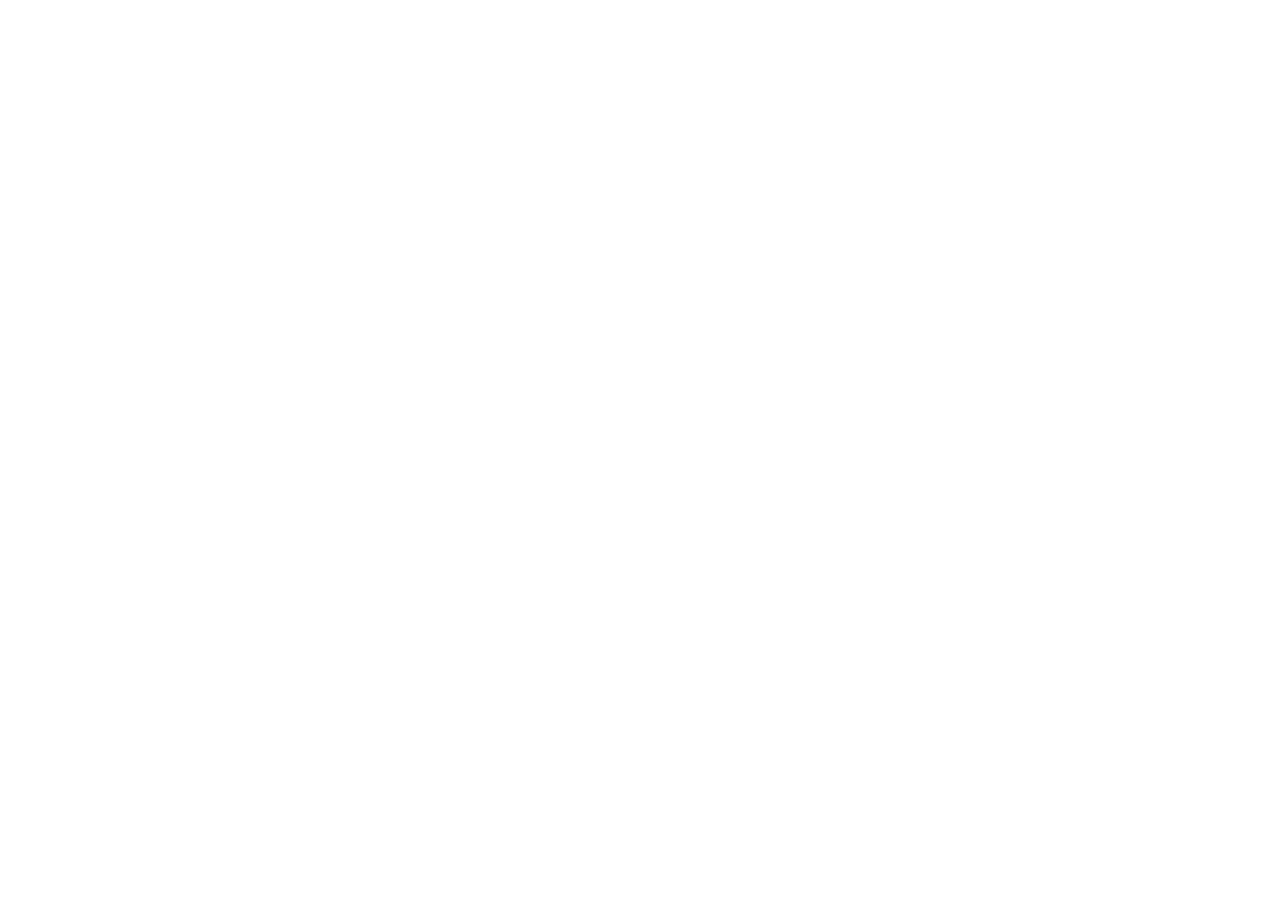
==== index.html @ c22169f4 "init project" ====
<!DOCTYPE html>
<html lang="en">

<head>
    <meta charset="UTF-8">
    <meta name="viewport" content="width=device-width, initial-scale=1.0">
    <title>大事件项目</title>
</head>

<body>

</body>

</html>
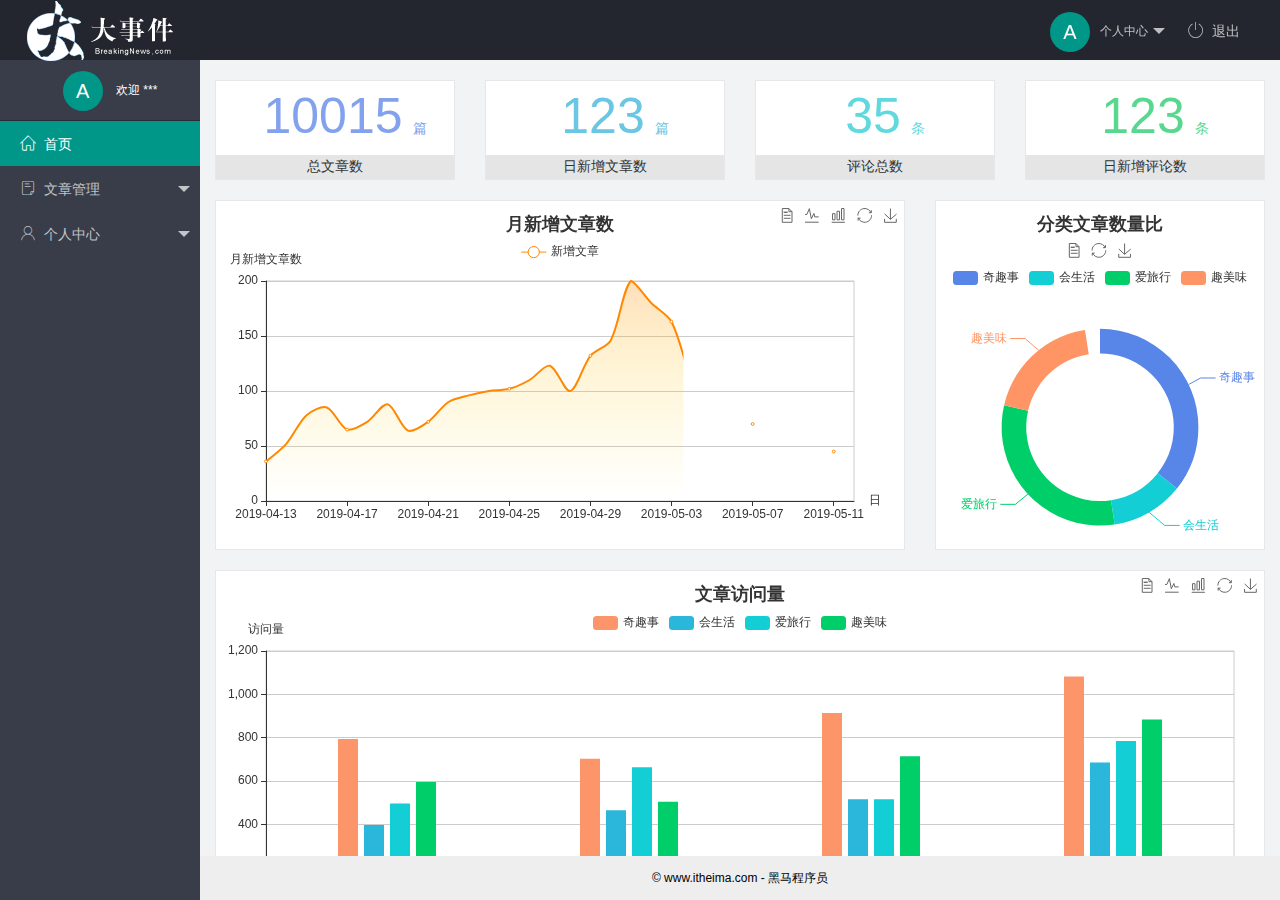
==== commit 667bcc38: "完成了主页功能开发" ====
--- a/index.html
+++ b/index.html
@@ -5,9 +5,83 @@
     <meta charset="UTF-8">
     <meta name="viewport" content="width=device-width, initial-scale=1.0">
     <title>大事件项目</title>
+    <link rel="stylesheet" href="./assets/lib/layui/css/layui.css">
+    <!-- 第三方阿里图标引用 -->
+    <link rel="stylesheet" href="./assets/fonts/iconfont.css">
+    <link rel="stylesheet" href="./assets/css/index.css">
 </head>
 
-<body>
+<body class="layui-layout-body">
+    <!-- 文件都准备好后，保存到本地仓库：git init->git add . ->git commit -m "init project" ->创建一个HTTP的Github，关联和上传->创建并切换到新分支git checkout -b login ->安装live server插件，将file协议读取为http协议，点右下角Port可关掉open in Live Server的使用 -->
+
+    <div class="layui-layout layui-layout-admin">
+        <div class="layui-header">
+            <div class="layui-logo"><img src="./assets/images/logo.png" alt=""></div>
+            <!-- 头部区域（可配合layui已有的水平导航） -->
+            <ul class="layui-nav layui-layout-right">
+                <li class="layui-nav-item">
+                    <a href="javascript:;" class="userinfo">
+                        <!-- <img src="http://t.cn/RCzsdCq" class="layui-nav-img"> -->
+                        <span class="text-avatar">A</span>个人中心
+                    </a>
+                    <dl class="layui-nav-child">
+                        <dd><a href="">基本资料</a></dd>
+                        <dd><a href="">更换头像</a></dd>
+                        <dd><a href="">重置密码</a></dd>
+                    </dl>
+                </li>
+                <li class="layui-nav-item"><a href="javascript:;" id="btnLogout"><span class="iconfont icon-tuichu"></span>退出</a></li>
+            </ul>
+        </div>
+
+        <div class="layui-side layui-bg-black">
+            <div class="layui-side-scroll">
+                <div class="userinfo">
+                    <!-- <img src="http://t.cn/RCzsdCq" class="layui-nav-img"> -->
+                    <span class="text-avatar">A</span>
+                    <span id="welcome">欢迎 ***</span>
+                </div>
+                <!-- 左侧导航区域（可配合layui已有的垂直导航），要求点开子菜单时，其他兄弟节点收缩 lay-shrink="all" -->
+                <ul class="layui-nav layui-nav-tree" lay-shrink="all">
+                    <li class="layui-nav-item layui-this">
+                        <!-- layui-this默认刷新首页显示 href是跳转的页面，target是页面显示的完整 -->
+                        <a href="./home/dashboard.html" target="fm"><span class="iconfont icon-home"></span>首页</a></li>
+                    <!-- 去除默认显示下拉元素只需删除li的layui-nav-itemed属性 -->
+                    <li class="layui-nav-item">
+                        <a class="" href="javascript:;"><span class="iconfont icon-16"></span>文章管理</a>
+                        <dl class="layui-nav-child">
+                            <dd><a href="javascript:;"><i class="layui-icon layui-icon-app"></i>文章类别</a></dd>
+                            <dd><a href="javascript:;"><i class="layui-icon layui-icon-app"></i>文章列表</a></dd>
+                            <dd><a href="javascript:;"><i class="layui-icon layui-icon-app"></i>发表文章</a></dd>
+                        </dl>
+                    </li>
+                    <li class="layui-nav-item">
+                        <a href="javascript:;"><span class="iconfont icon-user"></span>个人中心</a>
+                        <dl class="layui-nav-child">
+                            <dd><a href="javascript:;"><i class="layui-icon layui-icon-app"></i>基本资料</a></dd>
+                            <dd><a href="javascript:;"><i class="layui-icon layui-icon-app"></i>更换头像</a></dd>
+                            <dd><a href="javascript:;"><i class="layui-icon layui-icon-app"></i>重置密码</a></dd>
+                        </dl>
+                    </li>
+                </ul>
+            </div>
+        </div>
+
+        <div class="layui-body">
+            <!-- 内容主体区域 fm是内容模块名字，src是默认显示结构，可点击导航换。 -->
+            <iframe name="fm" src="./home/dashboard.html" frameborder="0"></iframe>
+        </div>
+
+        <div class="layui-footer">
+            <!-- 底部固定区域 -->
+            © www.itheima.com - 黑马程序员
+        </div>
+    </div>
+    <!-- 下拉菜单要js才能实现 -->
+    <script src="./assets/lib/layui/layui.all.js"></script>
+    <script src="./assets/lib/jquery.js"></script>
+    <script src="./assets/js/baseAPI.js"></script>
+    <script src="./assets/js/index.js"></script>
 
 </body>
 
--- a/assets/lib/layui/css/layui.css
+++ b/assets/lib/layui/css/layui.css
@@ -0,0 +1,2 @@
+/** layui-v2.5.5 MIT License By https://www.layui.com */
+ .layui-inline,img{display:inline-block;vertical-align:middle}h1,h2,h3,h4,h5,h6{font-weight:400}.layui-edge,.layui-header,.layui-inline,.layui-main{position:relative}.layui-body,.layui-edge,.layui-elip{overflow:hidden}.layui-btn,.layui-edge,.layui-inline,img{vertical-align:middle}.layui-btn,.layui-disabled,.layui-icon,.layui-unselect{-moz-user-select:none;-webkit-user-select:none;-ms-user-select:none}.layui-elip,.layui-form-checkbox span,.layui-form-pane .layui-form-label{text-overflow:ellipsis;white-space:nowrap}.layui-breadcrumb,.layui-tree-btnGroup{visibility:hidden}blockquote,body,button,dd,div,dl,dt,form,h1,h2,h3,h4,h5,h6,input,li,ol,p,pre,td,textarea,th,ul{margin:0;padding:0;-webkit-tap-highlight-color:rgba(0,0,0,0)}a:active,a:hover{outline:0}img{border:none}li{list-style:none}table{border-collapse:collapse;border-spacing:0}h4,h5,h6{font-size:100%}button,input,optgroup,option,select,textarea{font-family:inherit;font-size:inherit;font-style:inherit;font-weight:inherit;outline:0}pre{white-space:pre-wrap;white-space:-moz-pre-wrap;white-space:-pre-wrap;white-space:-o-pre-wrap;word-wrap:break-word}body{line-height:24px;font:14px Helvetica Neue,Helvetica,PingFang SC,Tahoma,Arial,sans-serif}hr{height:1px;margin:10px 0;border:0;clear:both}a{color:#333;text-decoration:none}a:hover{color:#777}a cite{font-style:normal;*cursor:pointer}.layui-border-box,.layui-border-box *{box-sizing:border-box}.layui-box,.layui-box *{box-sizing:content-box}.layui-clear{clear:both;*zoom:1}.layui-clear:after{content:'\20';clear:both;*zoom:1;display:block;height:0}.layui-inline{*display:inline;*zoom:1}.layui-edge{display:inline-block;width:0;height:0;border-width:6px;border-style:dashed;border-color:transparent}.layui-edge-top{top:-4px;border-bottom-color:#999;border-bottom-style:solid}.layui-edge-right{border-left-color:#999;border-left-style:solid}.layui-edge-bottom{top:2px;border-top-color:#999;border-top-style:solid}.layui-edge-left{border-right-color:#999;border-right-style:solid}.layui-disabled,.layui-disabled:hover{color:#d2d2d2!important;cursor:not-allowed!important}.layui-circle{border-radius:100%}.layui-show{display:block!important}.layui-hide{display:none!important}@font-face{font-family:layui-icon;src:url(../font/iconfont.eot?v=250);src:url(../font/iconfont.eot?v=250#iefix) format('embedded-opentype'),url(../font/iconfont.woff2?v=250) format('woff2'),url(../font/iconfont.woff?v=250) format('woff'),url(../font/iconfont.ttf?v=250) format('truetype'),url(../font/iconfont.svg?v=250#layui-icon) format('svg')}.layui-icon{font-family:layui-icon!important;font-size:16px;font-style:normal;-webkit-font-smoothing:antialiased;-moz-osx-font-smoothing:grayscale}.layui-icon-reply-fill:before{content:"\e611"}.layui-icon-set-fill:before{content:"\e614"}.layui-icon-menu-fill:before{content:"\e60f"}.layui-icon-search:before{content:"\e615"}.layui-icon-share:before{content:"\e641"}.layui-icon-set-sm:before{content:"\e620"}.layui-icon-engine:before{content:"\e628"}.layui-icon-close:before{content:"\1006"}.layui-icon-close-fill:before{content:"\1007"}.layui-icon-chart-screen:before{content:"\e629"}.layui-icon-star:before{content:"\e600"}.layui-icon-circle-dot:before{content:"\e617"}.layui-icon-chat:before{content:"\e606"}.layui-icon-release:before{content:"\e609"}.layui-icon-list:before{content:"\e60a"}.layui-icon-chart:before{content:"\e62c"}.layui-icon-ok-circle:before{content:"\1005"}.layui-icon-layim-theme:before{content:"\e61b"}.layui-icon-table:before{content:"\e62d"}.layui-icon-right:before{content:"\e602"}.layui-icon-left:before{content:"\e603"}.layui-icon-cart-simple:before{content:"\e698"}.layui-icon-face-cry:before{content:"\e69c"}.layui-icon-face-smile:before{content:"\e6af"}.layui-icon-survey:before{content:"\e6b2"}.layui-icon-tree:before{content:"\e62e"}.layui-icon-upload-circle:before{content:"\e62f"}.layui-icon-add-circle:before{content:"\e61f"}.layui-icon-download-circle:before{content:"\e601"}.layui-icon-templeate-1:before{content:"\e630"}.layui-icon-util:before{content:"\e631"}.layui-icon-face-surprised:before{content:"\e664"}.layui-icon-edit:before{content:"\e642"}.layui-icon-speaker:before{content:"\e645"}.layui-icon-down:before{content:"\e61a"}.layui-icon-file:before{content:"\e621"}.layui-icon-layouts:before{content:"\e632"}.layui-icon-rate-half:before{content:"\e6c9"}.layui-icon-add-circle-fine:before{content:"\e608"}.layui-icon-prev-circle:before{content:"\e633"}.layui-icon-read:before{content:"\e705"}.layui-icon-404:before{content:"\e61c"}.layui-icon-carousel:before{content:"\e634"}.layui-icon-help:before{content:"\e607"}.layui-icon-code-circle:before{content:"\e635"}.layui-icon-water:before{content:"\e636"}.layui-icon-username:before{content:"\e66f"}.layui-icon-find-fill:before{content:"\e670"}.layui-icon-about:before{content:"\e60b"}.layui-icon-location:before{content:"\e715"}.layui-icon-up:before{content:"\e619"}.layui-icon-pause:before{content:"\e651"}.layui-icon-date:before{content:"\e637"}.layui-icon-layim-uploadfile:before{content:"\e61d"}.layui-icon-delete:before{content:"\e640"}.layui-icon-play:before{content:"\e652"}.layui-icon-top:before{content:"\e604"}.layui-icon-friends:before{content:"\e612"}.layui-icon-refresh-3:before{content:"\e9aa"}.layui-icon-ok:before{content:"\e605"}.layui-icon-layer:before{content:"\e638"}.layui-icon-face-smile-fine:before{content:"\e60c"}.layui-icon-dollar:before{content:"\e659"}.layui-icon-group:before{content:"\e613"}.layui-icon-layim-download:before{content:"\e61e"}.layui-icon-picture-fine:before{content:"\e60d"}.layui-icon-link:before{content:"\e64c"}.layui-icon-diamond:before{content:"\e735"}.layui-icon-log:before{content:"\e60e"}.layui-icon-rate-solid:before{content:"\e67a"}.layui-icon-fonts-del:before{content:"\e64f"}.layui-icon-unlink:before{content:"\e64d"}.layui-icon-fonts-clear:before{content:"\e639"}.layui-icon-triangle-r:before{content:"\e623"}.layui-icon-circle:before{content:"\e63f"}.layui-icon-radio:before{content:"\e643"}.layui-icon-align-center:before{content:"\e647"}.layui-icon-align-right:before{content:"\e648"}.layui-icon-align-left:before{content:"\e649"}.layui-icon-loading-1:before{content:"\e63e"}.layui-icon-return:before{content:"\e65c"}.layui-icon-fonts-strong:before{content:"\e62b"}.layui-icon-upload:before{content:"\e67c"}.layui-icon-dialogue:before{content:"\e63a"}.layui-icon-video:before{content:"\e6ed"}.layui-icon-headset:before{content:"\e6fc"}.layui-icon-cellphone-fine:before{content:"\e63b"}.layui-icon-add-1:before{content:"\e654"}.layui-icon-face-smile-b:before{content:"\e650"}.layui-icon-fonts-html:before{content:"\e64b"}.layui-icon-form:before{content:"\e63c"}.layui-icon-cart:before{content:"\e657"}.layui-icon-camera-fill:before{content:"\e65d"}.layui-icon-tabs:before{content:"\e62a"}.layui-icon-fonts-code:before{content:"\e64e"}.layui-icon-fire:before{content:"\e756"}.layui-icon-set:before{content:"\e716"}.layui-icon-fonts-u:before{content:"\e646"}.layui-icon-triangle-d:before{content:"\e625"}.layui-icon-tips:before{content:"\e702"}.layui-icon-picture:before{content:"\e64a"}.layui-icon-more-vertical:before{content:"\e671"}.layui-icon-flag:before{content:"\e66c"}.layui-icon-loading:before{content:"\e63d"}.layui-icon-fonts-i:before{content:"\e644"}.layui-icon-refresh-1:before{content:"\e666"}.layui-icon-rmb:before{content:"\e65e"}.layui-icon-home:before{content:"\e68e"}.layui-icon-user:before{content:"\e770"}.layui-icon-notice:before{content:"\e667"}.layui-icon-login-weibo:before{content:"\e675"}.layui-icon-voice:before{content:"\e688"}.layui-icon-upload-drag:before{content:"\e681"}.layui-icon-login-qq:before{content:"\e676"}.layui-icon-snowflake:before{content:"\e6b1"}.layui-icon-file-b:before{content:"\e655"}.layui-icon-template:before{content:"\e663"}.layui-icon-auz:before{content:"\e672"}.layui-icon-console:before{content:"\e665"}.layui-icon-app:before{content:"\e653"}.layui-icon-prev:before{content:"\e65a"}.layui-icon-website:before{content:"\e7ae"}.layui-icon-next:before{content:"\e65b"}.layui-icon-component:before{content:"\e857"}.layui-icon-more:before{content:"\e65f"}.layui-icon-login-wechat:before{content:"\e677"}.layui-icon-shrink-right:before{content:"\e668"}.layui-icon-spread-left:before{content:"\e66b"}.layui-icon-camera:before{content:"\e660"}.layui-icon-note:before{content:"\e66e"}.layui-icon-refresh:before{content:"\e669"}.layui-icon-female:before{content:"\e661"}.layui-icon-male:before{content:"\e662"}.layui-icon-password:before{content:"\e673"}.layui-icon-senior:before{content:"\e674"}.layui-icon-theme:before{content:"\e66a"}.layui-icon-tread:before{content:"\e6c5"}.layui-icon-praise:before{content:"\e6c6"}.layui-icon-star-fill:before{content:"\e658"}.layui-icon-rate:before{content:"\e67b"}.layui-icon-template-1:before{content:"\e656"}.layui-icon-vercode:before{content:"\e679"}.layui-icon-cellphone:before{content:"\e678"}.layui-icon-screen-full:before{content:"\e622"}.layui-icon-screen-restore:before{content:"\e758"}.layui-icon-cols:before{content:"\e610"}.layui-icon-export:before{content:"\e67d"}.layui-icon-print:before{content:"\e66d"}.layui-icon-slider:before{content:"\e714"}.layui-icon-addition:before{content:"\e624"}.layui-icon-subtraction:before{content:"\e67e"}.layui-icon-service:before{content:"\e626"}.layui-icon-transfer:before{content:"\e691"}.layui-main{width:1140px;margin:0 auto}.layui-header{z-index:1000;height:60px}.layui-header a:hover{transition:all .5s;-webkit-transition:all .5s}.layui-side{position:fixed;left:0;top:0;bottom:0;z-index:999;width:200px;overflow-x:hidden}.layui-side-scroll{position:relative;width:220px;height:100%;overflow-x:hidden}.layui-body{position:absolute;left:200px;right:0;top:0;bottom:0;z-index:998;width:auto;overflow-y:auto;box-sizing:border-box}.layui-layout-body{overflow:hidden}.layui-layout-admin .layui-header{background-color:#23262E}.layui-layout-admin .layui-side{top:60px;width:200px;overflow-x:hidden}.layui-layout-admin .layui-body{position:fixed;top:60px;bottom:44px}.layui-layout-admin .layui-main{width:auto;margin:0 15px}.layui-layout-admin .layui-footer{position:fixed;left:200px;right:0;bottom:0;height:44px;line-height:44px;padding:0 15px;background-color:#eee}.layui-layout-admin .layui-logo{position:absolute;left:0;top:0;width:200px;height:100%;line-height:60px;text-align:center;color:#009688;font-size:16px}.layui-layout-admin .layui-header .layui-nav{background:0 0}.layui-layout-left{position:absolute!important;left:200px;top:0}.layui-layout-right{position:absolute!important;right:0;top:0}.layui-container{position:relative;margin:0 auto;padding:0 15px;box-sizing:border-box}.layui-fluid{position:relative;margin:0 auto;padding:0 15px}.layui-row:after,.layui-row:before{content:'';display:block;clear:both}.layui-col-lg1,.layui-col-lg10,.layui-col-lg11,.layui-col-lg12,.layui-col-lg2,.layui-col-lg3,.layui-col-lg4,.layui-col-lg5,.layui-col-lg6,.layui-col-lg7,.layui-col-lg8,.layui-col-lg9,.layui-col-md1,.layui-col-md10,.layui-col-md11,.layui-col-md12,.layui-col-md2,.layui-col-md3,.layui-col-md4,.layui-col-md5,.layui-col-md6,.layui-col-md7,.layui-col-md8,.layui-col-md9,.layui-col-sm1,.layui-col-sm10,.layui-col-sm11,.layui-col-sm12,.layui-col-sm2,.layui-col-sm3,.layui-col-sm4,.layui-col-sm5,.layui-col-sm6,.layui-col-sm7,.layui-col-sm8,.layui-col-sm9,.layui-col-xs1,.layui-col-xs10,.layui-col-xs11,.layui-col-xs12,.layui-col-xs2,.layui-col-xs3,.layui-col-xs4,.layui-col-xs5,.layui-col-xs6,.layui-col-xs7,.layui-col-xs8,.layui-col-xs9{position:relative;display:block;box-sizing:border-box}.layui-col-xs1,.layui-col-xs10,.layui-col-xs11,.layui-col-xs12,.layui-col-xs2,.layui-col-xs3,.layui-col-xs4,.layui-col-xs5,.layui-col-xs6,.layui-col-xs7,.layui-col-xs8,.layui-col-xs9{float:left}.layui-col-xs1{width:8.33333333%}.layui-col-xs2{width:16.66666667%}.layui-col-xs3{width:25%}.layui-col-xs4{width:33.33333333%}.layui-col-xs5{width:41.66666667%}.layui-col-xs6{width:50%}.layui-col-xs7{width:58.33333333%}.layui-col-xs8{width:66.66666667%}.layui-col-xs9{width:75%}.layui-col-xs10{width:83.33333333%}.layui-col-xs11{width:91.66666667%}.layui-col-xs12{width:100%}.layui-col-xs-offset1{margin-left:8.33333333%}.layui-col-xs-offset2{margin-left:16.66666667%}.layui-col-xs-offset3{margin-left:25%}.layui-col-xs-offset4{margin-left:33.33333333%}.layui-col-xs-offset5{margin-left:41.66666667%}.layui-col-xs-offset6{margin-left:50%}.layui-col-xs-offset7{margin-left:58.33333333%}.layui-col-xs-offset8{margin-left:66.66666667%}.layui-col-xs-offset9{margin-left:75%}.layui-col-xs-offset10{margin-left:83.33333333%}.layui-col-xs-offset11{margin-left:91.66666667%}.layui-col-xs-offset12{margin-left:100%}@media screen and (max-width:768px){.layui-hide-xs{display:none!important}.layui-show-xs-block{display:block!important}.layui-show-xs-inline{display:inline!important}.layui-show-xs-inline-block{display:inline-block!important}}@media screen and (min-width:768px){.layui-container{width:750px}.layui-hide-sm{display:none!important}.layui-show-sm-block{display:block!important}.layui-show-sm-inline{display:inline!important}.layui-show-sm-inline-block{display:inline-block!important}.layui-col-sm1,.layui-col-sm10,.layui-col-sm11,.layui-col-sm12,.layui-col-sm2,.layui-col-sm3,.layui-col-sm4,.layui-col-sm5,.layui-col-sm6,.layui-col-sm7,.layui-col-sm8,.layui-col-sm9{float:left}.layui-col-sm1{width:8.33333333%}.layui-col-sm2{width:16.66666667%}.layui-col-sm3{width:25%}.layui-col-sm4{width:33.33333333%}.layui-col-sm5{width:41.66666667%}.layui-col-sm6{width:50%}.layui-col-sm7{width:58.33333333%}.layui-col-sm8{width:66.66666667%}.layui-col-sm9{width:75%}.layui-col-sm10{width:83.33333333%}.layui-col-sm11{width:91.66666667%}.layui-col-sm12{width:100%}.layui-col-sm-offset1{margin-left:8.33333333%}.layui-col-sm-offset2{margin-left:16.66666667%}.layui-col-sm-offset3{margin-left:25%}.layui-col-sm-offset4{margin-left:33.33333333%}.layui-col-sm-offset5{margin-left:41.66666667%}.layui-col-sm-offset6{margin-left:50%}.layui-col-sm-offset7{margin-left:58.33333333%}.layui-col-sm-offset8{margin-left:66.66666667%}.layui-col-sm-offset9{margin-left:75%}.layui-col-sm-offset10{margin-left:83.33333333%}.layui-col-sm-offset11{margin-left:91.66666667%}.layui-col-sm-offset12{margin-left:100%}}@media screen and (min-width:992px){.layui-container{width:970px}.layui-hide-md{display:none!important}.layui-show-md-block{display:block!important}.layui-show-md-inline{display:inline!important}.layui-show-md-inline-block{display:inline-block!important}.layui-col-md1,.layui-col-md10,.layui-col-md11,.layui-col-md12,.layui-col-md2,.layui-col-md3,.layui-col-md4,.layui-col-md5,.layui-col-md6,.layui-col-md7,.layui-col-md8,.layui-col-md9{float:left}.layui-col-md1{width:8.33333333%}.layui-col-md2{width:16.66666667%}.layui-col-md3{width:25%}.layui-col-md4{width:33.33333333%}.layui-col-md5{width:41.66666667%}.layui-col-md6{width:50%}.layui-col-md7{width:58.33333333%}.layui-col-md8{width:66.66666667%}.layui-col-md9{width:75%}.layui-col-md10{width:83.33333333%}.layui-col-md11{width:91.66666667%}.layui-col-md12{width:100%}.layui-col-md-offset1{margin-left:8.33333333%}.layui-col-md-offset2{margin-left:16.66666667%}.layui-col-md-offset3{margin-left:25%}.layui-col-md-offset4{margin-left:33.33333333%}.layui-col-md-offset5{margin-left:41.66666667%}.layui-col-md-offset6{margin-left:50%}.layui-col-md-offset7{margin-left:58.33333333%}.layui-col-md-offset8{margin-left:66.66666667%}.layui-col-md-offset9{margin-left:75%}.layui-col-md-offset10{margin-left:83.33333333%}.layui-col-md-offset11{margin-left:91.66666667%}.layui-col-md-offset12{margin-left:100%}}@media screen and (min-width:1200px){.layui-container{width:1170px}.layui-hide-lg{display:none!important}.layui-show-lg-block{display:block!important}.layui-show-lg-inline{display:inline!important}.layui-show-lg-inline-block{display:inline-block!important}.layui-col-lg1,.layui-col-lg10,.layui-col-lg11,.layui-col-lg12,.layui-col-lg2,.layui-col-lg3,.layui-col-lg4,.layui-col-lg5,.layui-col-lg6,.layui-col-lg7,.layui-col-lg8,.layui-col-lg9{float:left}.layui-col-lg1{width:8.33333333%}.layui-col-lg2{width:16.66666667%}.layui-col-lg3{width:25%}.layui-col-lg4{width:33.33333333%}.layui-col-lg5{width:41.66666667%}.layui-col-lg6{width:50%}.layui-col-lg7{width:58.33333333%}.layui-col-lg8{width:66.66666667%}.layui-col-lg9{width:75%}.layui-col-lg10{width:83.33333333%}.layui-col-lg11{width:91.66666667%}.layui-col-lg12{width:100%}.layui-col-lg-offset1{margin-left:8.33333333%}.layui-col-lg-offset2{margin-left:16.66666667%}.layui-col-lg-offset3{margin-left:25%}.layui-col-lg-offset4{margin-left:33.33333333%}.layui-col-lg-offset5{margin-left:41.66666667%}.layui-col-lg-offset6{margin-left:50%}.layui-col-lg-offset7{margin-left:58.33333333%}.layui-col-lg-offset8{margin-left:66.66666667%}.layui-col-lg-offset9{margin-left:75%}.layui-col-lg-offset10{margin-left:83.33333333%}.layui-col-lg-offset11{margin-left:91.66666667%}.layui-col-lg-offset12{margin-left:100%}}.layui-col-space1{margin:-.5px}.layui-col-space1>*{padding:.5px}.layui-col-space3{margin:-1.5px}.layui-col-space3>*{padding:1.5px}.layui-col-space5{margin:-2.5px}.layui-col-space5>*{padding:2.5px}.layui-col-space8{margin:-3.5px}.layui-col-space8>*{padding:3.5px}.layui-col-space10{margin:-5px}.layui-col-space10>*{padding:5px}.layui-col-space12{margin:-6px}.layui-col-space12>*{padding:6px}.layui-col-space15{margin:-7.5px}.layui-col-space15>*{padding:7.5px}.layui-col-space18{margin:-9px}.layui-col-space18>*{padding:9px}.layui-col-space20{margin:-10px}.layui-col-space20>*{padding:10px}.layui-col-space22{margin:-11px}.layui-col-space22>*{padding:11px}.layui-col-space25{margin:-12.5px}.layui-col-space25>*{padding:12.5px}.layui-col-space30{margin:-15px}.layui-col-space30>*{padding:15px}.layui-btn,.layui-input,.layui-select,.layui-textarea,.layui-upload-button{outline:0;-webkit-appearance:none;transition:all .3s;-webkit-transition:all .3s;box-sizing:border-box}.layui-elem-quote{margin-bottom:10px;padding:15px;line-height:22px;border-left:5px solid #009688;border-radius:0 2px 2px 0;background-color:#f2f2f2}.layui-quote-nm{border-style:solid;border-width:1px 1px 1px 5px;background:0 0}.layui-elem-field{margin-bottom:10px;padding:0;border-width:1px;border-style:solid}.layui-elem-field legend{margin-left:20px;padding:0 10px;font-size:20px;font-weight:300}.layui-field-title{margin:10px 0 20px;border-width:1px 0 0}.layui-field-box{padding:10px 15px}.layui-field-title .layui-field-box{padding:10px 0}.layui-progress{position:relative;height:6px;border-radius:20px;background-color:#e2e2e2}.layui-progress-bar{position:absolute;left:0;top:0;width:0;max-width:100%;height:6px;border-radius:20px;text-align:right;background-color:#5FB878;transition:all .3s;-webkit-transition:all .3s}.layui-progress-big,.layui-progress-big .layui-progress-bar{height:18px;line-height:18px}.layui-progress-text{position:relative;top:-20px;line-height:18px;font-size:12px;color:#666}.layui-progress-big .layui-progress-text{position:static;padding:0 10px;color:#fff}.layui-collapse{border-width:1px;border-style:solid;border-radius:2px}.layui-colla-content,.layui-colla-item{border-top-width:1px;border-top-style:solid}.layui-colla-item:first-child{border-top:none}.layui-colla-title{position:relative;height:42px;line-height:42px;padding:0 15px 0 35px;color:#333;background-color:#f2f2f2;cursor:pointer;font-size:14px;overflow:hidden}.layui-colla-content{display:none;padding:10px 15px;line-height:22px;color:#666}.layui-colla-icon{position:absolute;left:15px;top:0;font-size:14px}.layui-card{margin-bottom:15px;border-radius:2px;background-color:#fff;box-shadow:0 1px 2px 0 rgba(0,0,0,.05)}.layui-card:last-child{margin-bottom:0}.layui-card-header{position:relative;height:42px;line-height:42px;padding:0 15px;border-bottom:1px solid #f6f6f6;color:#333;border-radius:2px 2px 0 0;font-size:14px}.layui-bg-black,.layui-bg-blue,.layui-bg-cyan,.layui-bg-green,.layui-bg-orange,.layui-bg-red{color:#fff!important}.layui-card-body{position:relative;padding:10px 15px;line-height:24px}.layui-card-body[pad15]{padding:15px}.layui-card-body[pad20]{padding:20px}.layui-card-body .layui-table{margin:5px 0}.layui-card .layui-tab{margin:0}.layui-panel-window{position:relative;padding:15px;border-radius:0;border-top:5px solid #E6E6E6;background-color:#fff}.layui-auxiliar-moving{position:fixed;left:0;right:0;top:0;bottom:0;width:100%;height:100%;background:0 0;z-index:9999999999}.layui-form-label,.layui-form-mid,.layui-form-select,.layui-input-block,.layui-input-inline,.layui-textarea{position:relative}.layui-bg-red{background-color:#FF5722!important}.layui-bg-orange{background-color:#FFB800!important}.layui-bg-green{background-color:#009688!important}.layui-bg-cyan{background-color:#2F4056!important}.layui-bg-blue{background-color:#1E9FFF!important}.layui-bg-black{background-color:#393D49!important}.layui-bg-gray{background-color:#eee!important;color:#666!important}.layui-badge-rim,.layui-colla-content,.layui-colla-item,.layui-collapse,.layui-elem-field,.layui-form-pane .layui-form-item[pane],.layui-form-pane .layui-form-label,.layui-input,.layui-layedit,.layui-layedit-tool,.layui-quote-nm,.layui-select,.layui-tab-bar,.layui-tab-card,.layui-tab-title,.layui-tab-title .layui-this:after,.layui-textarea{border-color:#e6e6e6}.layui-timeline-item:before,hr{background-color:#e6e6e6}.layui-text{line-height:22px;font-size:14px;color:#666}.layui-text h1,.layui-text h2,.layui-text h3{font-weight:500;color:#333}.layui-text h1{font-size:30px}.layui-text h2{font-size:24px}.layui-text h3{font-size:18px}.layui-text a:not(.layui-btn){color:#01AAED}.layui-text a:not(.layui-btn):hover{text-decoration:underline}.layui-text ul{padding:5px 0 5px 15px}.layui-text ul li{margin-top:5px;list-style-type:disc}.layui-text em,.layui-word-aux{color:#999!important;padding:0 5px!important}.layui-btn{display:inline-block;height:38px;line-height:38px;padding:0 18px;background-color:#009688;color:#fff;white-space:nowrap;text-align:center;font-size:14px;border:none;border-radius:2px;cursor:pointer}.layui-btn:hover{opacity:.8;filter:alpha(opacity=80);color:#fff}.layui-btn:active{opacity:1;filter:alpha(opacity=100)}.layui-btn+.layui-btn{margin-left:10px}.layui-btn-container{font-size:0}.layui-btn-container .layui-btn{margin-right:10px;margin-bottom:10px}.layui-btn-container .layui-btn+.layui-btn{margin-left:0}.layui-table .layui-btn-container .layui-btn{margin-bottom:9px}.layui-btn-radius{border-radius:100px}.layui-btn .layui-icon{margin-right:3px;font-size:18px;vertical-align:bottom;vertical-align:middle\9}.layui-btn-primary{border:1px solid #C9C9C9;background-color:#fff;color:#555}.layui-btn-primary:hover{border-color:#009688;color:#333}.layui-btn-normal{background-color:#1E9FFF}.layui-btn-warm{background-color:#FFB800}.layui-btn-danger{background-color:#FF5722}.layui-btn-checked{background-color:#5FB878}.layui-btn-disabled,.layui-btn-disabled:active,.layui-btn-disabled:hover{border:1px solid #e6e6e6;background-color:#FBFBFB;color:#C9C9C9;cursor:not-allowed;opacity:1}.layui-btn-lg{height:44px;line-height:44px;padding:0 25px;font-size:16px}.layui-btn-sm{height:30px;line-height:30px;padding:0 10px;font-size:12px}.layui-btn-sm i{font-size:16px!important}.layui-btn-xs{height:22px;line-height:22px;padding:0 5px;font-size:12px}.layui-btn-xs i{font-size:14px!important}.layui-btn-group{display:inline-block;vertical-align:middle;font-size:0}.layui-btn-group .layui-btn{margin-left:0!important;margin-right:0!important;border-left:1px solid rgba(255,255,255,.5);border-radius:0}.layui-btn-group .layui-btn-primary{border-left:none}.layui-btn-group .layui-btn-primary:hover{border-color:#C9C9C9;color:#009688}.layui-btn-group .layui-btn:first-child{border-left:none;border-radius:2px 0 0 2px}.layui-btn-group .layui-btn-primary:first-child{border-left:1px solid #c9c9c9}.layui-btn-group .layui-btn:last-child{border-radius:0 2px 2px 0}.layui-btn-group .layui-btn+.layui-btn{margin-left:0}.layui-btn-group+.layui-btn-group{margin-left:10px}.layui-btn-fluid{width:100%}.layui-input,.layui-select,.layui-textarea{height:38px;line-height:1.3;line-height:38px\9;border-width:1px;border-style:solid;background-color:#fff;border-radius:2px}.layui-input::-webkit-input-placeholder,.layui-select::-webkit-input-placeholder,.layui-textarea::-webkit-input-placeholder{line-height:1.3}.layui-input,.layui-textarea{display:block;width:100%;padding-left:10px}.layui-input:hover,.layui-textarea:hover{border-color:#D2D2D2!important}.layui-input:focus,.layui-textarea:focus{border-color:#C9C9C9!important}.layui-textarea{min-height:100px;height:auto;line-height:20px;padding:6px 10px;resize:vertical}.layui-select{padding:0 10px}.layui-form input[type=checkbox],.layui-form input[type=radio],.layui-form select{display:none}.layui-form [lay-ignore]{display:initial}.layui-form-item{margin-bottom:15px;clear:both;*zoom:1}.layui-form-item:after{content:'\20';clear:both;*zoom:1;display:block;height:0}.layui-form-label{float:left;display:block;padding:9px 15px;width:80px;font-weight:400;line-height:20px;text-align:right}.layui-form-label-col{display:block;float:none;padding:9px 0;line-height:20px;text-align:left}.layui-form-item .layui-inline{margin-bottom:5px;margin-right:10px}.layui-input-block{margin-left:110px;min-height:36px}.layui-input-inline{display:inline-block;vertical-align:middle}.layui-form-item .layui-input-inline{float:left;width:190px;margin-right:10px}.layui-form-text .layui-input-inline{width:auto}.layui-form-mid{float:left;display:block;padding:9px 0!important;line-height:20px;margin-right:10px}.layui-form-danger+.layui-form-select .layui-input,.layui-form-danger:focus{border-color:#FF5722!important}.layui-form-select .layui-input{padding-right:30px;cursor:pointer}.layui-form-select .layui-edge{position:absolute;right:10px;top:50%;margin-top:-3px;cursor:pointer;border-width:6px;border-top-color:#c2c2c2;border-top-style:solid;transition:all .3s;-webkit-transition:all .3s}.layui-form-select dl{display:none;position:absolute;left:0;top:42px;padding:5px 0;z-index:899;min-width:100%;border:1px solid #d2d2d2;max-height:300px;overflow-y:auto;background-color:#fff;border-radius:2px;box-shadow:0 2px 4px rgba(0,0,0,.12);box-sizing:border-box}.layui-form-select dl dd,.layui-form-select dl dt{padding:0 10px;line-height:36px;white-space:nowrap;overflow:hidden;text-overflow:ellipsis}.layui-form-select dl dt{font-size:12px;color:#999}.layui-form-select dl dd{cursor:pointer}.layui-form-select dl dd:hover{background-color:#f2f2f2;-webkit-transition:.5s all;transition:.5s all}.layui-form-select .layui-select-group dd{padding-left:20px}.layui-form-select dl dd.layui-select-tips{padding-left:10px!important;color:#999}.layui-form-select dl dd.layui-this{background-color:#5FB878;color:#fff}.layui-form-checkbox,.layui-form-select dl dd.layui-disabled{background-color:#fff}.layui-form-selected dl{display:block}.layui-form-checkbox,.layui-form-checkbox *,.layui-form-switch{display:inline-block;vertical-align:middle}.layui-form-selected .layui-edge{margin-top:-9px;-webkit-transform:rotate(180deg);transform:rotate(180deg);margin-top:-3px\9}:root .layui-form-selected .layui-edge{margin-top:-9px\0/IE9}.layui-form-selectup dl{top:auto;bottom:42px}.layui-select-none{margin:5px 0;text-align:center;color:#999}.layui-select-disabled .layui-disabled{border-color:#eee!important}.layui-select-disabled .layui-edge{border-top-color:#d2d2d2}.layui-form-checkbox{position:relative;height:30px;line-height:30px;margin-right:10px;padding-right:30px;cursor:pointer;font-size:0;-webkit-transition:.1s linear;transition:.1s linear;box-sizing:border-box}.layui-form-checkbox span{padding:0 10px;height:100%;font-size:14px;border-radius:2px 0 0 2px;background-color:#d2d2d2;color:#fff;overflow:hidden}.layui-form-checkbox:hover span{background-color:#c2c2c2}.layui-form-checkbox i{position:absolute;right:0;top:0;width:30px;height:28px;border:1px solid #d2d2d2;border-left:none;border-radius:0 2px 2px 0;color:#fff;font-size:20px;text-align:center}.layui-form-checkbox:hover i{border-color:#c2c2c2;color:#c2c2c2}.layui-form-checked,.layui-form-checked:hover{border-color:#5FB878}.layui-form-checked span,.layui-form-checked:hover span{background-color:#5FB878}.layui-form-checked i,.layui-form-checked:hover i{color:#5FB878}.layui-form-item .layui-form-checkbox{margin-top:4px}.layui-form-checkbox[lay-skin=primary]{height:auto!important;line-height:normal!important;min-width:18px;min-height:18px;border:none!important;margin-right:0;padding-left:28px;padding-right:0;background:0 0}.layui-form-checkbox[lay-skin=primary] span{padding-left:0;padding-right:15px;line-height:18px;background:0 0;color:#666}.layui-form-checkbox[lay-skin=primary] i{right:auto;left:0;width:16px;height:16px;line-height:16px;border:1px solid #d2d2d2;font-size:12px;border-radius:2px;background-color:#fff;-webkit-transition:.1s linear;transition:.1s linear}.layui-form-checkbox[lay-skin=primary]:hover i{border-color:#5FB878;color:#fff}.layui-form-checked[lay-skin=primary] i{border-color:#5FB878!important;background-color:#5FB878;color:#fff}.layui-checkbox-disbaled[lay-skin=primary] span{background:0 0!important;color:#c2c2c2}.layui-checkbox-disbaled[lay-skin=primary]:hover i{border-color:#d2d2d2}.layui-form-item .layui-form-checkbox[lay-skin=primary]{margin-top:10px}.layui-form-switch{position:relative;height:22px;line-height:22px;min-width:35px;padding:0 5px;margin-top:8px;border:1px solid #d2d2d2;border-radius:20px;cursor:pointer;background-color:#fff;-webkit-transition:.1s linear;transition:.1s linear}.layui-form-switch i{position:absolute;left:5px;top:3px;width:16px;height:16px;border-radius:20px;background-color:#d2d2d2;-webkit-transition:.1s linear;transition:.1s linear}.layui-form-switch em{position:relative;top:0;width:25px;margin-left:21px;padding:0!important;text-align:center!important;color:#999!important;font-style:normal!important;font-size:12px}.layui-form-onswitch{border-color:#5FB878;background-color:#5FB878}.layui-checkbox-disbaled,.layui-checkbox-disbaled i{border-color:#e2e2e2!important}.layui-form-onswitch i{left:100%;margin-left:-21px;background-color:#fff}.layui-form-onswitch em{margin-left:5px;margin-right:21px;color:#fff!important}.layui-checkbox-disbaled span{background-color:#e2e2e2!important}.layui-checkbox-disbaled:hover i{color:#fff!important}[lay-radio]{display:none}.layui-form-radio,.layui-form-radio *{display:inline-block;vertical-align:middle}.layui-form-radio{line-height:28px;margin:6px 10px 0 0;padding-right:10px;cursor:pointer;font-size:0}.layui-form-radio *{font-size:14px}.layui-form-radio>i{margin-right:8px;font-size:22px;color:#c2c2c2}.layui-form-radio>i:hover,.layui-form-radioed>i{color:#5FB878}.layui-radio-disbaled>i{color:#e2e2e2!important}.layui-form-pane .layui-form-label{width:110px;padding:8px 15px;height:38px;line-height:20px;border-width:1px;border-style:solid;border-radius:2px 0 0 2px;text-align:center;background-color:#FBFBFB;overflow:hidden;box-sizing:border-box}.layui-form-pane .layui-input-inline{margin-left:-1px}.layui-form-pane .layui-input-block{margin-left:110px;left:-1px}.layui-form-pane .layui-input{border-radius:0 2px 2px 0}.layui-form-pane .layui-form-text .layui-form-label{float:none;width:100%;border-radius:2px;box-sizing:border-box;text-align:left}.layui-form-pane .layui-form-text .layui-input-inline{display:block;margin:0;top:-1px;clear:both}.layui-form-pane .layui-form-text .layui-input-block{margin:0;left:0;top:-1px}.layui-form-pane .layui-form-text .layui-textarea{min-height:100px;border-radius:0 0 2px 2px}.layui-form-pane .layui-form-checkbox{margin:4px 0 4px 10px}.layui-form-pane .layui-form-radio,.layui-form-pane .layui-form-switch{margin-top:6px;margin-left:10px}.layui-form-pane .layui-form-item[pane]{position:relative;border-width:1px;border-style:solid}.layui-form-pane .layui-form-item[pane] .layui-form-label{position:absolute;left:0;top:0;height:100%;border-width:0 1px 0 0}.layui-form-pane .layui-form-item[pane] .layui-input-inline{margin-left:110px}@media screen and (max-width:450px){.layui-form-item .layui-form-label{text-overflow:ellipsis;overflow:hidden;white-space:nowrap}.layui-form-item .layui-inline{display:block;margin-right:0;margin-bottom:20px;clear:both}.layui-form-item .layui-inline:after{content:'\20';clear:both;display:block;height:0}.layui-form-item .layui-input-inline{display:block;float:none;left:-3px;width:auto;margin:0 0 10px 112px}.layui-form-item .layui-input-inline+.layui-form-mid{margin-left:110px;top:-5px;padding:0}.layui-form-item .layui-form-checkbox{margin-right:5px;margin-bottom:5px}}.layui-layedit{border-width:1px;border-style:solid;border-radius:2px}.layui-layedit-tool{padding:3px 5px;border-bottom-width:1px;border-bottom-style:solid;font-size:0}.layedit-tool-fixed{position:fixed;top:0;border-top:1px solid #e2e2e2}.layui-layedit-tool .layedit-tool-mid,.layui-layedit-tool .layui-icon{display:inline-block;vertical-align:middle;text-align:center;font-size:14px}.layui-layedit-tool .layui-icon{position:relative;width:32px;height:30px;line-height:30px;margin:3px 5px;color:#777;cursor:pointer;border-radius:2px}.layui-layedit-tool .layui-icon:hover{color:#393D49}.layui-layedit-tool .layui-icon:active{color:#000}.layui-layedit-tool .layedit-tool-active{background-color:#e2e2e2;color:#000}.layui-layedit-tool .layui-disabled,.layui-layedit-tool .layui-disabled:hover{color:#d2d2d2;cursor:not-allowed}.layui-layedit-tool .layedit-tool-mid{width:1px;height:18px;margin:0 10px;background-color:#d2d2d2}.layedit-tool-html{width:50px!important;font-size:30px!important}.layedit-tool-b,.layedit-tool-code,.layedit-tool-help{font-size:16px!important}.layedit-tool-d,.layedit-tool-face,.layedit-tool-image,.layedit-tool-unlink{font-size:18px!important}.layedit-tool-image input{position:absolute;font-size:0;left:0;top:0;width:100%;height:100%;opacity:.01;filter:Alpha(opacity=1);cursor:pointer}.layui-layedit-iframe iframe{display:block;width:100%}#LAY_layedit_code{overflow:hidden}.layui-laypage{display:inline-block;*display:inline;*zoom:1;vertical-align:middle;margin:10px 0;font-size:0}.layui-laypage>a:first-child,.layui-laypage>a:first-child em{border-radius:2px 0 0 2px}.layui-laypage>a:last-child,.layui-laypage>a:last-child em{border-radius:0 2px 2px 0}.layui-laypage>:first-child{margin-left:0!important}.layui-laypage>:last-child{margin-right:0!important}.layui-laypage a,.layui-laypage button,.layui-laypage input,.layui-laypage select,.layui-laypage span{border:1px solid #e2e2e2}.layui-laypage a,.layui-laypage span{display:inline-block;*display:inline;*zoom:1;vertical-align:middle;padding:0 15px;height:28px;line-height:28px;margin:0 -1px 5px 0;background-color:#fff;color:#333;font-size:12px}.layui-flow-more a *,.layui-laypage input,.layui-table-view select[lay-ignore]{display:inline-block}.layui-laypage a:hover{color:#009688}.layui-laypage em{font-style:normal}.layui-laypage .layui-laypage-spr{color:#999;font-weight:700}.layui-laypage a{text-decoration:none}.layui-laypage .layui-laypage-curr{position:relative}.layui-laypage .layui-laypage-curr em{position:relative;color:#fff}.layui-laypage .layui-laypage-curr .layui-laypage-em{position:absolute;left:-1px;top:-1px;padding:1px;width:100%;height:100%;background-color:#009688}.layui-laypage-em{border-radius:2px}.layui-laypage-next em,.layui-laypage-prev em{font-family:Sim sun;font-size:16px}.layui-laypage .layui-laypage-count,.layui-laypage .layui-laypage-limits,.layui-laypage .layui-laypage-refresh,.layui-laypage .layui-laypage-skip{margin-left:10px;margin-right:10px;padding:0;border:none}.layui-laypage .layui-laypage-limits,.layui-laypage .layui-laypage-refresh{vertical-align:top}.layui-laypage .layui-laypage-refresh i{font-size:18px;cursor:pointer}.layui-laypage select{height:22px;padding:3px;border-radius:2px;cursor:pointer}.layui-laypage .layui-laypage-skip{height:30px;line-height:30px;color:#999}.layui-laypage button,.layui-laypage input{height:30px;line-height:30px;border-radius:2px;vertical-align:top;background-color:#fff;box-sizing:border-box}.layui-laypage input{width:40px;margin:0 10px;padding:0 3px;text-align:center}.layui-laypage input:focus,.layui-laypage select:focus{border-color:#009688!important}.layui-laypage button{margin-left:10px;padding:0 10px;cursor:pointer}.layui-table,.layui-table-view{margin:10px 0}.layui-flow-more{margin:10px 0;text-align:center;color:#999;font-size:14px}.layui-flow-more a{height:32px;line-height:32px}.layui-flow-more a *{vertical-align:top}.layui-flow-more a cite{padding:0 20px;border-radius:3px;background-color:#eee;color:#333;font-style:normal}.layui-flow-more a cite:hover{opacity:.8}.layui-flow-more a i{font-size:30px;color:#737383}.layui-table{width:100%;background-color:#fff;color:#666}.layui-table tr{transition:all .3s;-webkit-transition:all .3s}.layui-table th{text-align:left;font-weight:400}.layui-table tbody tr:hover,.layui-table thead tr,.layui-table-click,.layui-table-header,.layui-table-hover,.layui-table-mend,.layui-table-patch,.layui-table-tool,.layui-table-total,.layui-table-total tr,.layui-table[lay-even] tr:nth-child(even){background-color:#f2f2f2}.layui-table td,.layui-table th,.layui-table-col-set,.layui-table-fixed-r,.layui-table-grid-down,.layui-table-header,.layui-table-page,.layui-table-tips-main,.layui-table-tool,.layui-table-total,.layui-table-view,.layui-table[lay-skin=line],.layui-table[lay-skin=row]{border-width:1px;border-style:solid;border-color:#e6e6e6}.layui-table td,.layui-table th{position:relative;padding:9px 15px;min-height:20px;line-height:20px;font-size:14px}.layui-table[lay-skin=line] td,.layui-table[lay-skin=line] th{border-width:0 0 1px}.layui-table[lay-skin=row] td,.layui-table[lay-skin=row] th{border-width:0 1px 0 0}.layui-table[lay-skin=nob] td,.layui-table[lay-skin=nob] th{border:none}.layui-table img{max-width:100px}.layui-table[lay-size=lg] td,.layui-table[lay-size=lg] th{padding:15px 30px}.layui-table-view .layui-table[lay-size=lg] .layui-table-cell{height:40px;line-height:40px}.layui-table[lay-size=sm] td,.layui-table[lay-size=sm] th{font-size:12px;padding:5px 10px}.layui-table-view .layui-table[lay-size=sm] .layui-table-cell{height:20px;line-height:20px}.layui-table[lay-data]{display:none}.layui-table-box{position:relative;overflow:hidden}.layui-table-view .layui-table{position:relative;width:auto;margin:0}.layui-table-view .layui-table[lay-skin=line]{border-width:0 1px 0 0}.layui-table-view .layui-table[lay-skin=row]{border-width:0 0 1px}.layui-table-view .layui-table td,.layui-table-view .layui-table th{padding:5px 0;border-top:none;border-left:none}.layui-table-view .layui-table th.layui-unselect .layui-table-cell span{cursor:pointer}.layui-table-view .layui-table td{cursor:default}.layui-table-view .layui-table td[data-edit=text]{cursor:text}.layui-table-view .layui-form-checkbox[lay-skin=primary] i{width:18px;height:18px}.layui-table-view .layui-form-radio{line-height:0;padding:0}.layui-table-view .layui-form-radio>i{margin:0;font-size:20px}.layui-table-init{position:absolute;left:0;top:0;width:100%;height:100%;text-align:center;z-index:110}.layui-table-init .layui-icon{position:absolute;left:50%;top:50%;margin:-15px 0 0 -15px;font-size:30px;color:#c2c2c2}.layui-table-header{border-width:0 0 1px;overflow:hidden}.layui-table-header .layui-table{margin-bottom:-1px}.layui-table-tool .layui-inline[lay-event]{position:relative;width:26px;height:26px;padding:5px;line-height:16px;margin-right:10px;text-align:center;color:#333;border:1px solid #ccc;cursor:pointer;-webkit-transition:.5s all;transition:.5s all}.layui-table-tool .layui-inline[lay-event]:hover{border:1px solid #999}.layui-table-tool-temp{padding-right:120px}.layui-table-tool-self{position:absolute;right:17px;top:10px}.layui-table-tool .layui-table-tool-self .layui-inline[lay-event]{margin:0 0 0 10px}.layui-table-tool-panel{position:absolute;top:29px;left:-1px;padding:5px 0;min-width:150px;min-height:40px;border:1px solid #d2d2d2;text-align:left;overflow-y:auto;background-color:#fff;box-shadow:0 2px 4px rgba(0,0,0,.12)}.layui-table-cell,.layui-table-tool-panel li{overflow:hidden;text-overflow:ellipsis;white-space:nowrap}.layui-table-tool-panel li{padding:0 10px;line-height:30px;-webkit-transition:.5s all;transition:.5s all}.layui-table-tool-panel li .layui-form-checkbox[lay-skin=primary]{width:100%;padding-left:28px}.layui-table-tool-panel li:hover{background-color:#f2f2f2}.layui-table-tool-panel li .layui-form-checkbox[lay-skin=primary] i{position:absolute;left:0;top:0}.layui-table-tool-panel li .layui-form-checkbox[lay-skin=primary] span{padding:0}.layui-table-tool .layui-table-tool-self .layui-table-tool-panel{left:auto;right:-1px}.layui-table-col-set{position:absolute;right:0;top:0;width:20px;height:100%;border-width:0 0 0 1px;background-color:#fff}.layui-table-sort{width:10px;height:20px;margin-left:5px;cursor:pointer!important}.layui-table-sort .layui-edge{position:absolute;left:5px;border-width:5px}.layui-table-sort .layui-table-sort-asc{top:3px;border-top:none;border-bottom-style:solid;border-bottom-color:#b2b2b2}.layui-table-sort .layui-table-sort-asc:hover{border-bottom-color:#666}.layui-table-sort .layui-table-sort-desc{bottom:5px;border-bottom:none;border-top-style:solid;border-top-color:#b2b2b2}.layui-table-sort .layui-table-sort-desc:hover{border-top-color:#666}.layui-table-sort[lay-sort=asc] .layui-table-sort-asc{border-bottom-color:#000}.layui-table-sort[lay-sort=desc] .layui-table-sort-desc{border-top-color:#000}.layui-table-cell{height:28px;line-height:28px;padding:0 15px;position:relative;box-sizing:border-box}.layui-table-cell .layui-form-checkbox[lay-skin=primary]{top:-1px;padding:0}.layui-table-cell .layui-table-link{color:#01AAED}.laytable-cell-checkbox,.laytable-cell-numbers,.laytable-cell-radio,.laytable-cell-space{padding:0;text-align:center}.layui-table-body{position:relative;overflow:auto;margin-right:-1px;margin-bottom:-1px}.layui-table-body .layui-none{line-height:26px;padding:15px;text-align:center;color:#999}.layui-table-fixed{position:absolute;left:0;top:0;z-index:101}.layui-table-fixed .layui-table-body{overflow:hidden}.layui-table-fixed-l{box-shadow:0 -1px 8px rgba(0,0,0,.08)}.layui-table-fixed-r{left:auto;right:-1px;border-width:0 0 0 1px;box-shadow:-1px 0 8px rgba(0,0,0,.08)}.layui-table-fixed-r .layui-table-header{position:relative;overflow:visible}.layui-table-mend{position:absolute;right:-49px;top:0;height:100%;width:50px}.layui-table-tool{position:relative;z-index:890;width:100%;min-height:50px;line-height:30px;padding:10px 15px;border-width:0 0 1px}.layui-table-tool .layui-btn-container{margin-bottom:-10px}.layui-table-page,.layui-table-total{border-width:1px 0 0;margin-bottom:-1px;overflow:hidden}.layui-table-page{position:relative;width:100%;padding:7px 7px 0;height:41px;font-size:12px;white-space:nowrap}.layui-table-page>div{height:26px}.layui-table-page .layui-laypage{margin:0}.layui-table-page .layui-laypage a,.layui-table-page .layui-laypage span{height:26px;line-height:26px;margin-bottom:10px;border:none;background:0 0}.layui-table-page .layui-laypage a,.layui-table-page .layui-laypage span.layui-laypage-curr{padding:0 12px}.layui-table-page .layui-laypage span{margin-left:0;padding:0}.layui-table-page .layui-laypage .layui-laypage-prev{margin-left:-7px!important}.layui-table-page .layui-laypage .layui-laypage-curr .layui-laypage-em{left:0;top:0;padding:0}.layui-table-page .layui-laypage button,.layui-table-page .layui-laypage input{height:26px;line-height:26px}.layui-table-page .layui-laypage input{width:40px}.layui-table-page .layui-laypage button{padding:0 10px}.layui-table-page select{height:18px}.layui-table-patch .layui-table-cell{padding:0;width:30px}.layui-table-edit{position:absolute;left:0;top:0;width:100%;height:100%;padding:0 14px 1px;border-radius:0;box-shadow:1px 1px 20px rgba(0,0,0,.15)}.layui-table-edit:focus{border-color:#5FB878!important}select.layui-table-edit{padding:0 0 0 10px;border-color:#C9C9C9}.layui-table-view .layui-form-checkbox,.layui-table-view .layui-form-radio,.layui-table-view .layui-form-switch{top:0;margin:0;box-sizing:content-box}.layui-table-view .layui-form-checkbox{top:-1px;height:26px;line-height:26px}.layui-table-view .layui-form-checkbox i{height:26px}.layui-table-grid .layui-table-cell{overflow:visible}.layui-table-grid-down{position:absolute;top:0;right:0;width:26px;height:100%;padding:5px 0;border-width:0 0 0 1px;text-align:center;background-color:#fff;color:#999;cursor:pointer}.layui-table-grid-down .layui-icon{position:absolute;top:50%;left:50%;margin:-8px 0 0 -8px}.layui-table-grid-down:hover{background-color:#fbfbfb}body .layui-table-tips .layui-layer-content{background:0 0;padding:0;box-shadow:0 1px 6px rgba(0,0,0,.12)}.layui-table-tips-main{margin:-44px 0 0 -1px;max-height:150px;padding:8px 15px;font-size:14px;overflow-y:scroll;background-color:#fff;color:#666}.layui-table-tips-c{position:absolute;right:-3px;top:-13px;width:20px;height:20px;padding:3px;cursor:pointer;background-color:#666;border-radius:50%;color:#fff}.layui-table-tips-c:hover{background-color:#777}.layui-table-tips-c:before{position:relative;right:-2px}.layui-upload-file{display:none!important;opacity:.01;filter:Alpha(opacity=1)}.layui-upload-drag,.layui-upload-form,.layui-upload-wrap{display:inline-block}.layui-upload-list{margin:10px 0}.layui-upload-choose{padding:0 10px;color:#999}.layui-upload-drag{position:relative;padding:30px;border:1px dashed #e2e2e2;background-color:#fff;text-align:center;cursor:pointer;color:#999}.layui-upload-drag .layui-icon{font-size:50px;color:#009688}.layui-upload-drag[lay-over]{border-color:#009688}.layui-upload-iframe{position:absolute;width:0;height:0;border:0;visibility:hidden}.layui-upload-wrap{position:relative;vertical-align:middle}.layui-upload-wrap .layui-upload-file{display:block!important;position:absolute;left:0;top:0;z-index:10;font-size:100px;width:100%;height:100%;opacity:.01;filter:Alpha(opacity=1);cursor:pointer}.layui-transfer-active,.layui-transfer-box{display:inline-block;vertical-align:middle}.layui-transfer-box,.layui-transfer-header,.layui-transfer-search{border-width:0;border-style:solid;border-color:#e6e6e6}.layui-transfer-box{position:relative;border-width:1px;width:200px;height:360px;border-radius:2px;background-color:#fff}.layui-transfer-box .layui-form-checkbox{width:100%;margin:0!important}.layui-transfer-header{height:38px;line-height:38px;padding:0 10px;border-bottom-width:1px}.layui-transfer-search{position:relative;padding:10px;border-bottom-width:1px}.layui-transfer-search .layui-input{height:32px;padding-left:30px;font-size:12px}.layui-transfer-search .layui-icon-search{position:absolute;left:20px;top:50%;margin-top:-8px;color:#666}.layui-transfer-active{margin:0 15px}.layui-transfer-active .layui-btn{display:block;margin:0;padding:0 15px;background-color:#5FB878;border-color:#5FB878;color:#fff}.layui-transfer-active .layui-btn-disabled{background-color:#FBFBFB;border-color:#e6e6e6;color:#C9C9C9}.layui-transfer-active .layui-btn:first-child{margin-bottom:15px}.layui-transfer-active .layui-btn .layui-icon{margin:0;font-size:14px!important}.layui-transfer-data{padding:5px 0;overflow:auto}.layui-transfer-data li{height:32px;line-height:32px;padding:0 10px}.layui-transfer-data li:hover{background-color:#f2f2f2;transition:.5s all}.layui-transfer-data .layui-none{padding:15px 10px;text-align:center;color:#999}.layui-nav{position:relative;padding:0 20px;background-color:#393D49;color:#fff;border-radius:2px;font-size:0;box-sizing:border-box}.layui-nav *{font-size:14px}.layui-nav .layui-nav-item{position:relative;display:inline-block;*display:inline;*zoom:1;vertical-align:middle;line-height:60px}.layui-nav .layui-nav-item a{display:block;padding:0 20px;color:#fff;color:rgba(255,255,255,.7);transition:all .3s;-webkit-transition:all .3s}.layui-nav .layui-this:after,.layui-nav-bar,.layui-nav-tree .layui-nav-itemed:after{position:absolute;left:0;top:0;width:0;height:5px;background-color:#5FB878;transition:all .2s;-webkit-transition:all .2s}.layui-nav-bar{z-index:1000}.layui-nav .layui-nav-item a:hover,.layui-nav .layui-this a{color:#fff}.layui-nav .layui-this:after{content:'';top:auto;bottom:0;width:100%}.layui-nav-img{width:30px;height:30px;margin-right:10px;border-radius:50%}.layui-nav .layui-nav-more{content:'';width:0;height:0;border-style:solid dashed dashed;border-color:#fff transparent transparent;overflow:hidden;cursor:pointer;transition:all .2s;-webkit-transition:all .2s;position:absolute;top:50%;right:3px;margin-top:-3px;border-width:6px;border-top-color:rgba(255,255,255,.7)}.layui-nav .layui-nav-mored,.layui-nav-itemed>a .layui-nav-more{margin-top:-9px;border-style:dashed dashed solid;border-color:transparent transparent #fff}.layui-nav-child{display:none;position:absolute;left:0;top:65px;min-width:100%;line-height:36px;padding:5px 0;box-shadow:0 2px 4px rgba(0,0,0,.12);border:1px solid #d2d2d2;background-color:#fff;z-index:100;border-radius:2px;white-space:nowrap}.layui-nav .layui-nav-child a{color:#333}.layui-nav .layui-nav-child a:hover{background-color:#f2f2f2;color:#000}.layui-nav-child dd{position:relative}.layui-nav .layui-nav-child dd.layui-this a,.layui-nav-child dd.layui-this{background-color:#5FB878;color:#fff}.layui-nav-child dd.layui-this:after{display:none}.layui-nav-tree{width:200px;padding:0}.layui-nav-tree .layui-nav-item{display:block;width:100%;line-height:45px}.layui-nav-tree .layui-nav-item a{position:relative;height:45px;line-height:45px;text-overflow:ellipsis;overflow:hidden;white-space:nowrap}.layui-nav-tree .layui-nav-item a:hover{background-color:#4E5465}.layui-nav-tree .layui-nav-bar{width:5px;height:0;background-color:#009688}.layui-nav-tree .layui-nav-child dd.layui-this,.layui-nav-tree .layui-nav-child dd.layui-this a,.layui-nav-tree .layui-this,.layui-nav-tree .layui-this>a,.layui-nav-tree .layui-this>a:hover{background-color:#009688;color:#fff}.layui-nav-tree .layui-this:after{display:none}.layui-nav-itemed>a,.layui-nav-tree .layui-nav-title a,.layui-nav-tree .layui-nav-title a:hover{color:#fff!important}.layui-nav-tree .layui-nav-child{position:relative;z-index:0;top:0;border:none;box-shadow:none}.layui-nav-tree .layui-nav-child a{height:40px;line-height:40px;color:#fff;color:rgba(255,255,255,.7)}.layui-nav-tree .layui-nav-child,.layui-nav-tree .layui-nav-child a:hover{background:0 0;color:#fff}.layui-nav-tree .layui-nav-more{right:10px}.layui-nav-itemed>.layui-nav-child{display:block;padding:0;background-color:rgba(0,0,0,.3)!important}.layui-nav-itemed>.layui-nav-child>.layui-this>.layui-nav-child{display:block}.layui-nav-side{position:fixed;top:0;bottom:0;left:0;overflow-x:hidden;z-index:999}.layui-bg-blue .layui-nav-bar,.layui-bg-blue .layui-nav-itemed:after,.layui-bg-blue .layui-this:after{background-color:#93D1FF}.layui-bg-blue .layui-nav-child dd.layui-this{background-color:#1E9FFF}.layui-bg-blue .layui-nav-itemed>a,.layui-nav-tree.layui-bg-blue .layui-nav-title a,.layui-nav-tree.layui-bg-blue .layui-nav-title a:hover{background-color:#007DDB!important}.layui-breadcrumb{font-size:0}.layui-breadcrumb>*{font-size:14px}.layui-breadcrumb a{color:#999!important}.layui-breadcrumb a:hover{color:#5FB878!important}.layui-breadcrumb a cite{color:#666;font-style:normal}.layui-breadcrumb span[lay-separator]{margin:0 10px;color:#999}.layui-tab{margin:10px 0;text-align:left!important}.layui-tab[overflow]>.layui-tab-title{overflow:hidden}.layui-tab-title{position:relative;left:0;height:40px;white-space:nowrap;font-size:0;border-bottom-width:1px;border-bottom-style:solid;transition:all .2s;-webkit-transition:all .2s}.layui-tab-title li{display:inline-block;*display:inline;*zoom:1;vertical-align:middle;font-size:14px;transition:all .2s;-webkit-transition:all .2s;position:relative;line-height:40px;min-width:65px;padding:0 15px;text-align:center;cursor:pointer}.layui-tab-title li a{display:block}.layui-tab-title .layui-this{color:#000}.layui-tab-title .layui-this:after{position:absolute;left:0;top:0;content:'';width:100%;height:41px;border-width:1px;border-style:solid;border-bottom-color:#fff;border-radius:2px 2px 0 0;box-sizing:border-box;pointer-events:none}.layui-tab-bar{position:absolute;right:0;top:0;z-index:10;width:30px;height:39px;line-height:39px;border-width:1px;border-style:solid;border-radius:2px;text-align:center;background-color:#fff;cursor:pointer}.layui-tab-bar .layui-icon{position:relative;display:inline-block;top:3px;transition:all .3s;-webkit-transition:all .3s}.layui-tab-item{display:none}.layui-tab-more{padding-right:30px;height:auto!important;white-space:normal!important}.layui-tab-more li.layui-this:after{border-bottom-color:#e2e2e2;border-radius:2px}.layui-tab-more .layui-tab-bar .layui-icon{top:-2px;top:3px\9;-webkit-transform:rotate(180deg);transform:rotate(180deg)}:root .layui-tab-more .layui-tab-bar .layui-icon{top:-2px\0/IE9}.layui-tab-content{padding:10px}.layui-tab-title li .layui-tab-close{position:relative;display:inline-block;width:18px;height:18px;line-height:20px;margin-left:8px;top:1px;text-align:center;font-size:14px;color:#c2c2c2;transition:all .2s;-webkit-transition:all .2s}.layui-tab-title li .layui-tab-close:hover{border-radius:2px;background-color:#FF5722;color:#fff}.layui-tab-brief>.layui-tab-title .layui-this{color:#009688}.layui-tab-brief>.layui-tab-more li.layui-this:after,.layui-tab-brief>.layui-tab-title .layui-this:after{border:none;border-radius:0;border-bottom:2px solid #5FB878}.layui-tab-brief[overflow]>.layui-tab-title .layui-this:after{top:-1px}.layui-tab-card{border-width:1px;border-style:solid;border-radius:2px;box-shadow:0 2px 5px 0 rgba(0,0,0,.1)}.layui-tab-card>.layui-tab-title{background-color:#f2f2f2}.layui-tab-card>.layui-tab-title li{margin-right:-1px;margin-left:-1px}.layui-tab-card>.layui-tab-title .layui-this{background-color:#fff}.layui-tab-card>.layui-tab-title .layui-this:after{border-top:none;border-width:1px;border-bottom-color:#fff}.layui-tab-card>.layui-tab-title .layui-tab-bar{height:40px;line-height:40px;border-radius:0;border-top:none;border-right:none}.layui-tab-card>.layui-tab-more .layui-this{background:0 0;color:#5FB878}.layui-tab-card>.layui-tab-more .layui-this:after{border:none}.layui-timeline{padding-left:5px}.layui-timeline-item{position:relative;padding-bottom:20px}.layui-timeline-axis{position:absolute;left:-5px;top:0;z-index:10;width:20px;height:20px;line-height:20px;background-color:#fff;color:#5FB878;border-radius:50%;text-align:center;cursor:pointer}.layui-timeline-axis:hover{color:#FF5722}.layui-timeline-item:before{content:'';position:absolute;left:5px;top:0;z-index:0;width:1px;height:100%}.layui-timeline-item:last-child:before{display:none}.layui-timeline-item:first-child:before{display:block}.layui-timeline-content{padding-left:25px}.layui-timeline-title{position:relative;margin-bottom:10px}.layui-badge,.layui-badge-dot,.layui-badge-rim{position:relative;display:inline-block;padding:0 6px;font-size:12px;text-align:center;background-color:#FF5722;color:#fff;border-radius:2px}.layui-badge{height:18px;line-height:18px}.layui-badge-dot{width:8px;height:8px;padding:0;border-radius:50%}.layui-badge-rim{height:18px;line-height:18px;border-width:1px;border-style:solid;background-color:#fff;color:#666}.layui-btn .layui-badge,.layui-btn .layui-badge-dot{margin-left:5px}.layui-nav .layui-badge,.layui-nav .layui-badge-dot{position:absolute;top:50%;margin:-8px 6px 0}.layui-tab-title .layui-badge,.layui-tab-title .layui-badge-dot{left:5px;top:-2px}.layui-carousel{position:relative;left:0;top:0;background-color:#f8f8f8}.layui-carousel>[carousel-item]{position:relative;width:100%;height:100%;overflow:hidden}.layui-carousel>[carousel-item]:before{position:absolute;content:'\e63d';left:50%;top:50%;width:100px;line-height:20px;margin:-10px 0 0 -50px;text-align:center;color:#c2c2c2;font-family:layui-icon!important;font-size:30px;font-style:normal;-webkit-font-smoothing:antialiased;-moz-osx-font-smoothing:grayscale}.layui-carousel>[carousel-item]>*{display:none;position:absolute;left:0;top:0;width:100%;height:100%;background-color:#f8f8f8;transition-duration:.3s;-webkit-transition-duration:.3s}.layui-carousel-updown>*{-webkit-transition:.3s ease-in-out up;transition:.3s ease-in-out up}.layui-carousel-arrow{display:none\9;opacity:0;position:absolute;left:10px;top:50%;margin-top:-18px;width:36px;height:36px;line-height:36px;text-align:center;font-size:20px;border:0;border-radius:50%;background-color:rgba(0,0,0,.2);color:#fff;-webkit-transition-duration:.3s;transition-duration:.3s;cursor:pointer}.layui-carousel-arrow[lay-type=add]{left:auto!important;right:10px}.layui-carousel:hover .layui-carousel-arrow[lay-type=add],.layui-carousel[lay-arrow=always] .layui-carousel-arrow[lay-type=add]{right:20px}.layui-carousel[lay-arrow=always] .layui-carousel-arrow{opacity:1;left:20px}.layui-carousel[lay-arrow=none] .layui-carousel-arrow{display:none}.layui-carousel-arrow:hover,.layui-carousel-ind ul:hover{background-color:rgba(0,0,0,.35)}.layui-carousel:hover .layui-carousel-arrow{display:block\9;opacity:1;left:20px}.layui-carousel-ind{position:relative;top:-35px;width:100%;line-height:0!important;text-align:center;font-size:0}.layui-carousel[lay-indicator=outside]{margin-bottom:30px}.layui-carousel[lay-indicator=outside] .layui-carousel-ind{top:10px}.layui-carousel[lay-indicator=outside] .layui-carousel-ind ul{background-color:rgba(0,0,0,.5)}.layui-carousel[lay-indicator=none] .layui-carousel-ind{display:none}.layui-carousel-ind ul{display:inline-block;padding:5px;background-color:rgba(0,0,0,.2);border-radius:10px;-webkit-transition-duration:.3s;transition-duration:.3s}.layui-carousel-ind li{display:inline-block;width:10px;height:10px;margin:0 3px;font-size:14px;background-color:#e2e2e2;background-color:rgba(255,255,255,.5);border-radius:50%;cursor:pointer;-webkit-transition-duration:.3s;transition-duration:.3s}.layui-carousel-ind li:hover{background-color:rgba(255,255,255,.7)}.layui-carousel-ind li.layui-this{background-color:#fff}.layui-carousel>[carousel-item]>.layui-carousel-next,.layui-carousel>[carousel-item]>.layui-carousel-prev,.layui-carousel>[carousel-item]>.layui-this{display:block}.layui-carousel>[carousel-item]>.layui-this{left:0}.layui-carousel>[carousel-item]>.layui-carousel-prev{left:-100%}.layui-carousel>[carousel-item]>.layui-carousel-next{left:100%}.layui-carousel>[carousel-item]>.layui-carousel-next.layui-carousel-left,.layui-carousel>[carousel-item]>.layui-carousel-prev.layui-carousel-right{left:0}.layui-carousel>[carousel-item]>.layui-this.layui-carousel-left{left:-100%}.layui-carousel>[carousel-item]>.layui-this.layui-carousel-right{left:100%}.layui-carousel[lay-anim=updown] .layui-carousel-arrow{left:50%!important;top:20px;margin:0 0 0 -18px}.layui-carousel[lay-anim=updown]>[carousel-item]>*,.layui-carousel[lay-anim=fade]>[carousel-item]>*{left:0!important}.layui-carousel[lay-anim=updown] .layui-carousel-arrow[lay-type=add]{top:auto!important;bottom:20px}.layui-carousel[lay-anim=updown] .layui-carousel-ind{position:absolute;top:50%;right:20px;width:auto;height:auto}.layui-carousel[lay-anim=updown] .layui-carousel-ind ul{padding:3px 5px}.layui-carousel[lay-anim=updown] .layui-carousel-ind li{display:block;margin:6px 0}.layui-carousel[lay-anim=updown]>[carousel-item]>.layui-this{top:0}.layui-carousel[lay-anim=updown]>[carousel-item]>.layui-carousel-prev{top:-100%}.layui-carousel[lay-anim=updown]>[carousel-item]>.layui-carousel-next{top:100%}.layui-carousel[lay-anim=updown]>[carousel-item]>.layui-carousel-next.layui-carousel-left,.layui-carousel[lay-anim=updown]>[carousel-item]>.layui-carousel-prev.layui-carousel-right{top:0}.layui-carousel[lay-anim=updown]>[carousel-item]>.layui-this.layui-carousel-left{top:-100%}.layui-carousel[lay-anim=updown]>[carousel-item]>.layui-this.layui-carousel-right{top:100%}.layui-carousel[lay-anim=fade]>[carousel-item]>.layui-carousel-next,.layui-carousel[lay-anim=fade]>[carousel-item]>.layui-carousel-prev{opacity:0}.layui-carousel[lay-anim=fade]>[carousel-item]>.layui-carousel-next.layui-carousel-left,.layui-carousel[lay-anim=fade]>[carousel-item]>.layui-carousel-prev.layui-carousel-right{opacity:1}.layui-carousel[lay-anim=fade]>[carousel-item]>.layui-this.layui-carousel-left,.layui-carousel[lay-anim=fade]>[carousel-item]>.layui-this.layui-carousel-right{opacity:0}.layui-fixbar{position:fixed;right:15px;bottom:15px;z-index:999999}.layui-fixbar li{width:50px;height:50px;line-height:50px;margin-bottom:1px;text-align:center;cursor:pointer;font-size:30px;background-color:#9F9F9F;color:#fff;border-radius:2px;opacity:.95}.layui-fixbar li:hover{opacity:.85}.layui-fixbar li:active{opacity:1}.layui-fixbar .layui-fixbar-top{display:none;font-size:40px}body .layui-util-face{border:none;background:0 0}body .layui-util-face .layui-layer-content{padding:0;background-color:#fff;color:#666;box-shadow:none}.layui-util-face .layui-layer-TipsG{display:none}.layui-util-face ul{position:relative;width:372px;padding:10px;border:1px solid #D9D9D9;background-color:#fff;box-shadow:0 0 20px rgba(0,0,0,.2)}.layui-util-face ul li{cursor:pointer;float:left;border:1px solid #e8e8e8;height:22px;width:26px;overflow:hidden;margin:-1px 0 0 -1px;padding:4px 2px;text-align:center}.layui-util-face ul li:hover{position:relative;z-index:2;border:1px solid #eb7350;background:#fff9ec}.layui-code{position:relative;margin:10px 0;padding:15px;line-height:20px;border:1px solid #ddd;border-left-width:6px;background-color:#F2F2F2;color:#333;font-family:Courier New;font-size:12px}.layui-rate,.layui-rate *{display:inline-block;vertical-align:middle}.layui-rate{padding:10px 5px 10px 0;font-size:0}.layui-rate li i.layui-icon{font-size:20px;color:#FFB800;margin-right:5px;transition:all .3s;-webkit-transition:all .3s}.layui-rate li i:hover{cursor:pointer;transform:scale(1.12);-webkit-transform:scale(1.12)}.layui-rate[readonly] li i:hover{cursor:default;transform:scale(1)}.layui-colorpicker{width:26px;height:26px;border:1px solid #e6e6e6;padding:5px;border-radius:2px;line-height:24px;display:inline-block;cursor:pointer;transition:all .3s;-webkit-transition:all .3s}.layui-colorpicker:hover{border-color:#d2d2d2}.layui-colorpicker.layui-colorpicker-lg{width:34px;height:34px;line-height:32px}.layui-colorpicker.layui-colorpicker-sm{width:24px;height:24px;line-height:22px}.layui-colorpicker.layui-colorpicker-xs{width:22px;height:22px;line-height:20px}.layui-colorpicker-trigger-bgcolor{display:block;background:url([data-uri]);border-radius:2px}.layui-colorpicker-trigger-span{display:block;height:100%;box-sizing:border-box;border:1px solid rgba(0,0,0,.15);border-radius:2px;text-align:center}.layui-colorpicker-trigger-i{display:inline-block;color:#FFF;font-size:12px}.layui-colorpicker-trigger-i.layui-icon-close{color:#999}.layui-colorpicker-main{position:absolute;z-index:66666666;width:280px;padding:7px;background:#FFF;border:1px solid #d2d2d2;border-radius:2px;box-shadow:0 2px 4px rgba(0,0,0,.12)}.layui-colorpicker-main-wrapper{height:180px;position:relative}.layui-colorpicker-basis{width:260px;height:100%;position:relative}.layui-colorpicker-basis-white{width:100%;height:100%;position:absolute;top:0;left:0;background:linear-gradient(90deg,#FFF,hsla(0,0%,100%,0))}.layui-colorpicker-basis-black{width:100%;height:100%;position:absolute;top:0;left:0;background:linear-gradient(0deg,#000,transparent)}.layui-colorpicker-basis-cursor{width:10px;height:10px;border:1px solid #FFF;border-radius:50%;position:absolute;top:-3px;right:-3px;cursor:pointer}.layui-colorpicker-side{position:absolute;top:0;right:0;width:12px;height:100%;background:linear-gradient(red,#FF0,#0F0,#0FF,#00F,#F0F,red)}.layui-colorpicker-side-slider{width:100%;height:5px;box-shadow:0 0 1px #888;box-sizing:border-box;background:#FFF;border-radius:1px;border:1px solid #f0f0f0;cursor:pointer;position:absolute;left:0}.layui-colorpicker-main-alpha{display:none;height:12px;margin-top:7px;background:url([data-uri])}.layui-colorpicker-alpha-bgcolor{height:100%;position:relative}.layui-colorpicker-alpha-slider{width:5px;height:100%;box-shadow:0 0 1px #888;box-sizing:border-box;background:#FFF;border-radius:1px;border:1px solid #f0f0f0;cursor:pointer;position:absolute;top:0}.layui-colorpicker-main-pre{padding-top:7px;font-size:0}.layui-colorpicker-pre{width:20px;height:20px;border-radius:2px;display:inline-block;margin-left:6px;margin-bottom:7px;cursor:pointer}.layui-colorpicker-pre:nth-child(11n+1){margin-left:0}.layui-colorpicker-pre-isalpha{background:url([data-uri])}.layui-colorpicker-pre.layui-this{box-shadow:0 0 3px 2px rgba(0,0,0,.15)}.layui-colorpicker-pre>div{height:100%;border-radius:2px}.layui-colorpicker-main-input{text-align:right;padding-top:7px}.layui-colorpicker-main-input .layui-btn-container .layui-btn{margin:0 0 0 10px}.layui-colorpicker-main-input div.layui-inline{float:left;margin-right:10px;font-size:14px}.layui-colorpicker-main-input input.layui-input{width:150px;height:30px;color:#666}.layui-slider{height:4px;background:#e2e2e2;border-radius:3px;position:relative;cursor:pointer}.layui-slider-bar{border-radius:3px;position:absolute;height:100%}.layui-slider-step{position:absolute;top:0;width:4px;height:4px;border-radius:50%;background:#FFF;-webkit-transform:translateX(-50%);transform:translateX(-50%)}.layui-slider-wrap{width:36px;height:36px;position:absolute;top:-16px;-webkit-transform:translateX(-50%);transform:translateX(-50%);z-index:10;text-align:center}.layui-slider-wrap-btn{width:12px;height:12px;border-radius:50%;background:#FFF;display:inline-block;vertical-align:middle;cursor:pointer;transition:.3s}.layui-slider-wrap:after{content:"";height:100%;display:inline-block;vertical-align:middle}.layui-slider-wrap-btn.layui-slider-hover,.layui-slider-wrap-btn:hover{transform:scale(1.2)}.layui-slider-wrap-btn.layui-disabled:hover{transform:scale(1)!important}.layui-slider-tips{position:absolute;top:-42px;z-index:66666666;white-space:nowrap;display:none;-webkit-transform:translateX(-50%);transform:translateX(-50%);color:#FFF;background:#000;border-radius:3px;height:25px;line-height:25px;padding:0 10px}.layui-slider-tips:after{content:'';position:absolute;bottom:-12px;left:50%;margin-left:-6px;width:0;height:0;border-width:6px;border-style:solid;border-color:#000 transparent transparent}.layui-slider-input{width:70px;height:32px;border:1px solid #e6e6e6;border-radius:3px;font-size:16px;line-height:32px;position:absolute;right:0;top:-15px}.layui-slider-input-btn{display:none;position:absolute;top:0;right:0;width:20px;height:100%;border-left:1px solid #d2d2d2}.layui-slider-input-btn i{cursor:pointer;position:absolute;right:0;bottom:0;width:20px;height:50%;font-size:12px;line-height:16px;text-align:center;color:#999}.layui-slider-input-btn i:first-child{top:0;border-bottom:1px solid #d2d2d2}.layui-slider-input-txt{height:100%;font-size:14px}.layui-slider-input-txt input{height:100%;border:none}.layui-slider-input-btn i:hover{color:#009688}.layui-slider-vertical{width:4px;margin-left:34px}.layui-slider-vertical .layui-slider-bar{width:4px}.layui-slider-vertical .layui-slider-step{top:auto;left:0;-webkit-transform:translateY(50%);transform:translateY(50%)}.layui-slider-vertical .layui-slider-wrap{top:auto;left:-16px;-webkit-transform:translateY(50%);transform:translateY(50%)}.layui-slider-vertical .layui-slider-tips{top:auto;left:2px}@media \0screen{.layui-slider-wrap-btn{margin-left:-20px}.layui-slider-vertical .layui-slider-wrap-btn{margin-left:0;margin-bottom:-20px}.layui-slider-vertical .layui-slider-tips{margin-left:-8px}.layui-slider>span{margin-left:8px}}.layui-tree{line-height:22px}.layui-tree .layui-form-checkbox{margin:0!important}.layui-tree-set{width:100%;position:relative}.layui-tree-pack{display:none;padding-left:20px;position:relative}.layui-tree-iconClick,.layui-tree-main{display:inline-block;vertical-align:middle}.layui-tree-line .layui-tree-pack{padding-left:27px}.layui-tree-line .layui-tree-set .layui-tree-set:after{content:'';position:absolute;top:14px;left:-9px;width:17px;height:0;border-top:1px dotted #c0c4cc}.layui-tree-entry{position:relative;padding:3px 0;height:20px;white-space:nowrap}.layui-tree-entry:hover{background-color:#eee}.layui-tree-line .layui-tree-entry:hover{background-color:rgba(0,0,0,0)}.layui-tree-line .layui-tree-entry:hover .layui-tree-txt{color:#999;text-decoration:underline;transition:.3s}.layui-tree-main{cursor:pointer;padding-right:10px}.layui-tree-line .layui-tree-set:before{content:'';position:absolute;top:0;left:-9px;width:0;height:100%;border-left:1px dotted #c0c4cc}.layui-tree-line .layui-tree-set.layui-tree-setLineShort:before{height:13px}.layui-tree-line .layui-tree-set.layui-tree-setHide:before{height:0}.layui-tree-iconClick{position:relative;height:20px;line-height:20px;margin:0 10px;color:#c0c4cc}.layui-tree-icon{height:12px;line-height:12px;width:12px;text-align:center;border:1px solid #c0c4cc}.layui-tree-iconClick .layui-icon{font-size:18px}.layui-tree-icon .layui-icon{font-size:12px;color:#666}.layui-tree-iconArrow{padding:0 5px}.layui-tree-iconArrow:after{content:'';position:absolute;left:4px;top:3px;z-index:100;width:0;height:0;border-width:5px;border-style:solid;border-color:transparent transparent transparent #c0c4cc;transition:.5s}.layui-tree-btnGroup,.layui-tree-editInput{position:relative;vertical-align:middle;display:inline-block}.layui-tree-spread>.layui-tree-entry>.layui-tree-iconClick>.layui-tree-iconArrow:after{transform:rotate(90deg) translate(3px,4px)}.layui-tree-txt{display:inline-block;vertical-align:middle;color:#555}.layui-tree-search{margin-bottom:15px;color:#666}.layui-tree-btnGroup .layui-icon{display:inline-block;vertical-align:middle;padding:0 2px;cursor:pointer}.layui-tree-btnGroup .layui-icon:hover{color:#999;transition:.3s}.layui-tree-entry:hover .layui-tree-btnGroup{visibility:visible}.layui-tree-editInput{height:20px;line-height:20px;padding:0 3px;border:none;background-color:rgba(0,0,0,.05)}.layui-tree-emptyText{text-align:center;color:#999}.layui-anim{-webkit-animation-duration:.3s;animation-duration:.3s;-webkit-animation-fill-mode:both;animation-fill-mode:both}.layui-anim.layui-icon{display:inline-block}.layui-anim-loop{-webkit-animation-iteration-count:infinite;animation-iteration-count:infinite}.layui-trans,.layui-trans a{transition:all .3s;-webkit-transition:all .3s}@-webkit-keyframes layui-rotate{from{-webkit-transform:rotate(0)}to{-webkit-transform:rotate(360deg)}}@keyframes layui-rotate{from{transform:rotate(0)}to{transform:rotate(360deg)}}.layui-anim-rotate{-webkit-animation-name:layui-rotate;animation-name:layui-rotate;-webkit-animation-duration:1s;animation-duration:1s;-webkit-animation-timing-function:linear;animation-timing-function:linear}@-webkit-keyframes layui-up{from{-webkit-transform:translate3d(0,100%,0);opacity:.3}to{-webkit-transform:translate3d(0,0,0);opacity:1}}@keyframes layui-up{from{transform:translate3d(0,100%,0);opacity:.3}to{transform:translate3d(0,0,0);opacity:1}}.layui-anim-up{-webkit-animation-name:layui-up;animation-name:layui-up}@-webkit-keyframes layui-upbit{from{-webkit-transform:translate3d(0,30px,0);opacity:.3}to{-webkit-transform:translate3d(0,0,0);opacity:1}}@keyframes layui-upbit{from{transform:translate3d(0,30px,0);opacity:.3}to{transform:translate3d(0,0,0);opacity:1}}.layui-anim-upbit{-webkit-animation-name:layui-upbit;animation-name:layui-upbit}@-webkit-keyframes layui-scale{0%{opacity:.3;-webkit-transform:scale(.5)}100%{opacity:1;-webkit-transform:scale(1)}}@keyframes layui-scale{0%{opacity:.3;-ms-transform:scale(.5);transform:scale(.5)}100%{opacity:1;-ms-transform:scale(1);transform:scale(1)}}.layui-anim-scale{-webkit-animation-name:layui-scale;animation-name:layui-scale}@-webkit-keyframes layui-scale-spring{0%{opacity:.5;-webkit-transform:scale(.5)}80%{opacity:.8;-webkit-transform:scale(1.1)}100%{opacity:1;-webkit-transform:scale(1)}}@keyframes layui-scale-spring{0%{opacity:.5;transform:scale(.5)}80%{opacity:.8;transform:scale(1.1)}100%{opacity:1;transform:scale(1)}}.layui-anim-scaleSpring{-webkit-animation-name:layui-scale-spring;animation-name:layui-scale-spring}@-webkit-keyframes layui-fadein{0%{opacity:0}100%{opacity:1}}@keyframes layui-fadein{0%{opacity:0}100%{opacity:1}}.layui-anim-fadein{-webkit-animation-name:layui-fadein;animation-name:layui-fadein}@-webkit-keyframes layui-fadeout{0%{opacity:1}100%{opacity:0}}@keyframes layui-fadeout{0%{opacity:1}100%{opacity:0}}.layui-anim-fadeout{-webkit-animation-name:layui-fadeout;animation-name:layui-fadeout}--- a/assets/fonts/iconfont.css
+++ b/assets/fonts/iconfont.css
@@ -0,0 +1,37 @@
+@font-face {font-family: "iconfont";
+  src: url('iconfont.eot?t=1576139966484'); /* IE9 */
+  src: url('iconfont.eot?t=1576139966484#iefix') format('embedded-opentype'), /* IE6-IE8 */
+  url('[data-uri]') format('woff2'),
+  url('iconfont.woff?t=1576139966484') format('woff'),
+  url('iconfont.ttf?t=1576139966484') format('truetype'), /* chrome, firefox, opera, Safari, Android, iOS 4.2+ */
+  url('iconfont.svg?t=1576139966484#iconfont') format('svg'); /* iOS 4.1- */
+}
+
+.iconfont {
+  font-family: "iconfont" !important;
+  font-size: 16px;
+  font-style: normal;
+  -webkit-font-smoothing: antialiased;
+  -moz-osx-font-smoothing: grayscale;
+}
+
+.icon-home:before {
+  content: "\e6a9";
+}
+
+.icon-user:before {
+  content: "\e614";
+}
+
+.icon-pinglun:before {
+  content: "\e616";
+}
+
+.icon-tuichu:before {
+  content: "\e865";
+}
+
+.icon-16:before {
+  content: "\e615";
+}
+
--- a/assets/css/index.css
+++ b/assets/css/index.css
@@ -0,0 +1,64 @@
+.layui-footer {
+    text-align: center;
+    font-size: 12px;
+}
+
+.iconfont {
+    margin-right: 8px;
+}
+
+.layui-icon {
+    margin: 0 8px 0 20px;
+}
+
+
+/* 让内容区盒子占满，且溢出隐藏 */
+
+iframe {
+    width: 100%;
+    height: 100%;
+}
+
+.layui-body {
+    overflow: hidden;
+}
+
+
+/* 阻止a连接的c3动画 */
+
+a {
+    transition: none !important;
+}
+
+.userinfo {
+    height: 60px;
+    line-height: 60px;
+    text-align: center;
+    font-size: 12px;
+    /* 不选择这里的文字 */
+    user-select: none;
+}
+
+.layui-side-scroll .userinfo {
+    border-bottom: 1px solid #282b33;
+}
+
+.layui-nav-img {
+    width: 40px;
+    height: 40px;
+}
+
+.text-avatar {
+    display: inline-block;
+    width: 40px;
+    height: 40px;
+    border-radius: 50%;
+    background-color: #009688;
+    line-height: 40px;
+    text-align: center;
+    font-size: 20px;
+    color: #fff;
+    position: relative;
+    top: 4px;
+    margin-right: 10px;
+}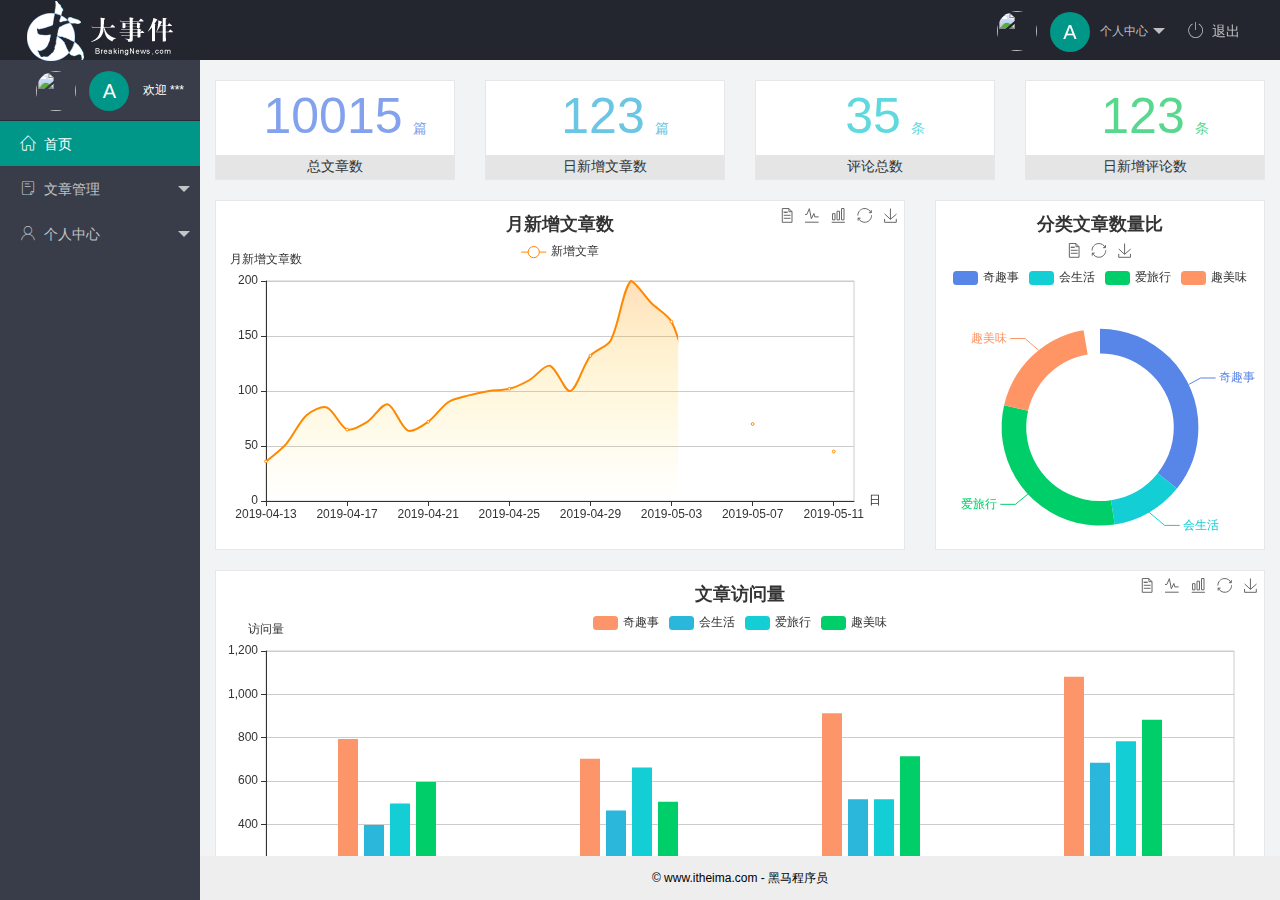
==== commit dca1ba05: "完成个人中心功能的开发" ====
--- a/index.html
+++ b/index.html
@@ -21,13 +21,13 @@
             <ul class="layui-nav layui-layout-right">
                 <li class="layui-nav-item">
                     <a href="javascript:;" class="userinfo">
-                        <!-- <img src="http://t.cn/RCzsdCq" class="layui-nav-img"> -->
+                        <img src="http://t.cn/RCzsdCq" class="layui-nav-img">
                         <span class="text-avatar">A</span>个人中心
                     </a>
                     <dl class="layui-nav-child">
-                        <dd><a href="">基本资料</a></dd>
-                        <dd><a href="">更换头像</a></dd>
-                        <dd><a href="">重置密码</a></dd>
+                        <dd><a href="/S-bigEvent/user/user_info.html" target="fm">基本资料</a></dd>
+                        <dd><a href="/S-bigEvent/user/user_avatar.html" target="fm">更换头像</a></dd>
+                        <dd><a href="/S-bigEvent/user/user_pwd.html" target="fm">重置密码</a></dd>
                     </dl>
                 </li>
                 <li class="layui-nav-item"><a href="javascript:;" id="btnLogout"><span class="iconfont icon-tuichu"></span>退出</a></li>
@@ -37,7 +37,7 @@
         <div class="layui-side layui-bg-black">
             <div class="layui-side-scroll">
                 <div class="userinfo">
-                    <!-- <img src="http://t.cn/RCzsdCq" class="layui-nav-img"> -->
+                    <img src="http://t.cn/RCzsdCq" class="layui-nav-img">
                     <span class="text-avatar">A</span>
                     <span id="welcome">欢迎 ***</span>
                 </div>
@@ -58,9 +58,9 @@
                     <li class="layui-nav-item">
                         <a href="javascript:;"><span class="iconfont icon-user"></span>个人中心</a>
                         <dl class="layui-nav-child">
-                            <dd><a href="javascript:;"><i class="layui-icon layui-icon-app"></i>基本资料</a></dd>
-                            <dd><a href="javascript:;"><i class="layui-icon layui-icon-app"></i>更换头像</a></dd>
-                            <dd><a href="javascript:;"><i class="layui-icon layui-icon-app"></i>重置密码</a></dd>
+                            <dd><a href="/S-bigEvent/user/user_info.html" target="fm"><i class="layui-icon layui-icon-app"></i>基本资料</a></dd>
+                            <dd><a href="/S-bigEvent/user/user_avatar.html" target="fm"><i class="layui-icon layui-icon-app"></i>更换头像</a></dd>
+                            <dd><a href="/S-bigEvent/user/user_pwd.html" target="fm"><i class="layui-icon layui-icon-app"></i>重置密码</a></dd>
                         </dl>
                     </li>
                 </ul>
@@ -68,7 +68,7 @@
         </div>
 
         <div class="layui-body">
-            <!-- 内容主体区域 fm是内容模块名字，src是默认显示结构，可点击导航换。 -->
+            <!-- 内容主体区域 fm是layui内容模块名字，src是默认显示结构，可点击导航换。 -->
             <iframe name="fm" src="./home/dashboard.html" frameborder="0"></iframe>
         </div>
 
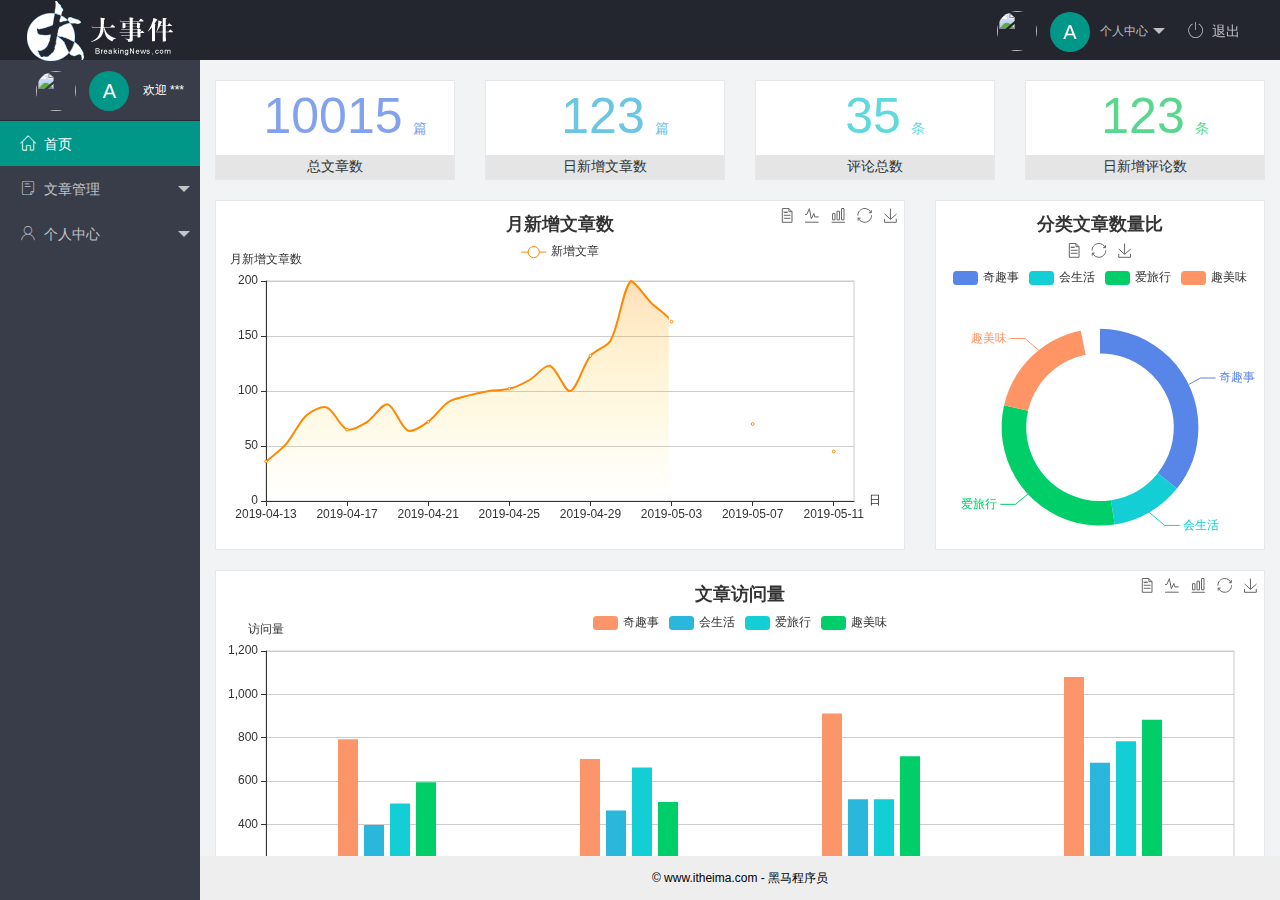
==== commit 3127b68b: "完成文章管理相关功能的开发" ====
--- a/index.html
+++ b/index.html
@@ -50,9 +50,9 @@
                     <li class="layui-nav-item">
                         <a class="" href="javascript:;"><span class="iconfont icon-16"></span>文章管理</a>
                         <dl class="layui-nav-child">
-                            <dd><a href="javascript:;"><i class="layui-icon layui-icon-app"></i>文章类别</a></dd>
-                            <dd><a href="javascript:;"><i class="layui-icon layui-icon-app"></i>文章列表</a></dd>
-                            <dd><a href="javascript:;"><i class="layui-icon layui-icon-app"></i>发表文章</a></dd>
+                            <dd><a href="./article/art_cate.html" target="fm"><i class="layui-icon layui-icon-app"></i>文章类别</a></dd>
+                            <dd><a href="./article/art_list.html" target="fm"><i class="layui-icon layui-icon-app"></i>文章列表</a></dd>
+                            <dd><a href="./article/art_pub.html" target="fm"><i class="layui-icon layui-icon-app"></i>发表文章</a></dd>
                         </dl>
                     </li>
                     <li class="layui-nav-item">
